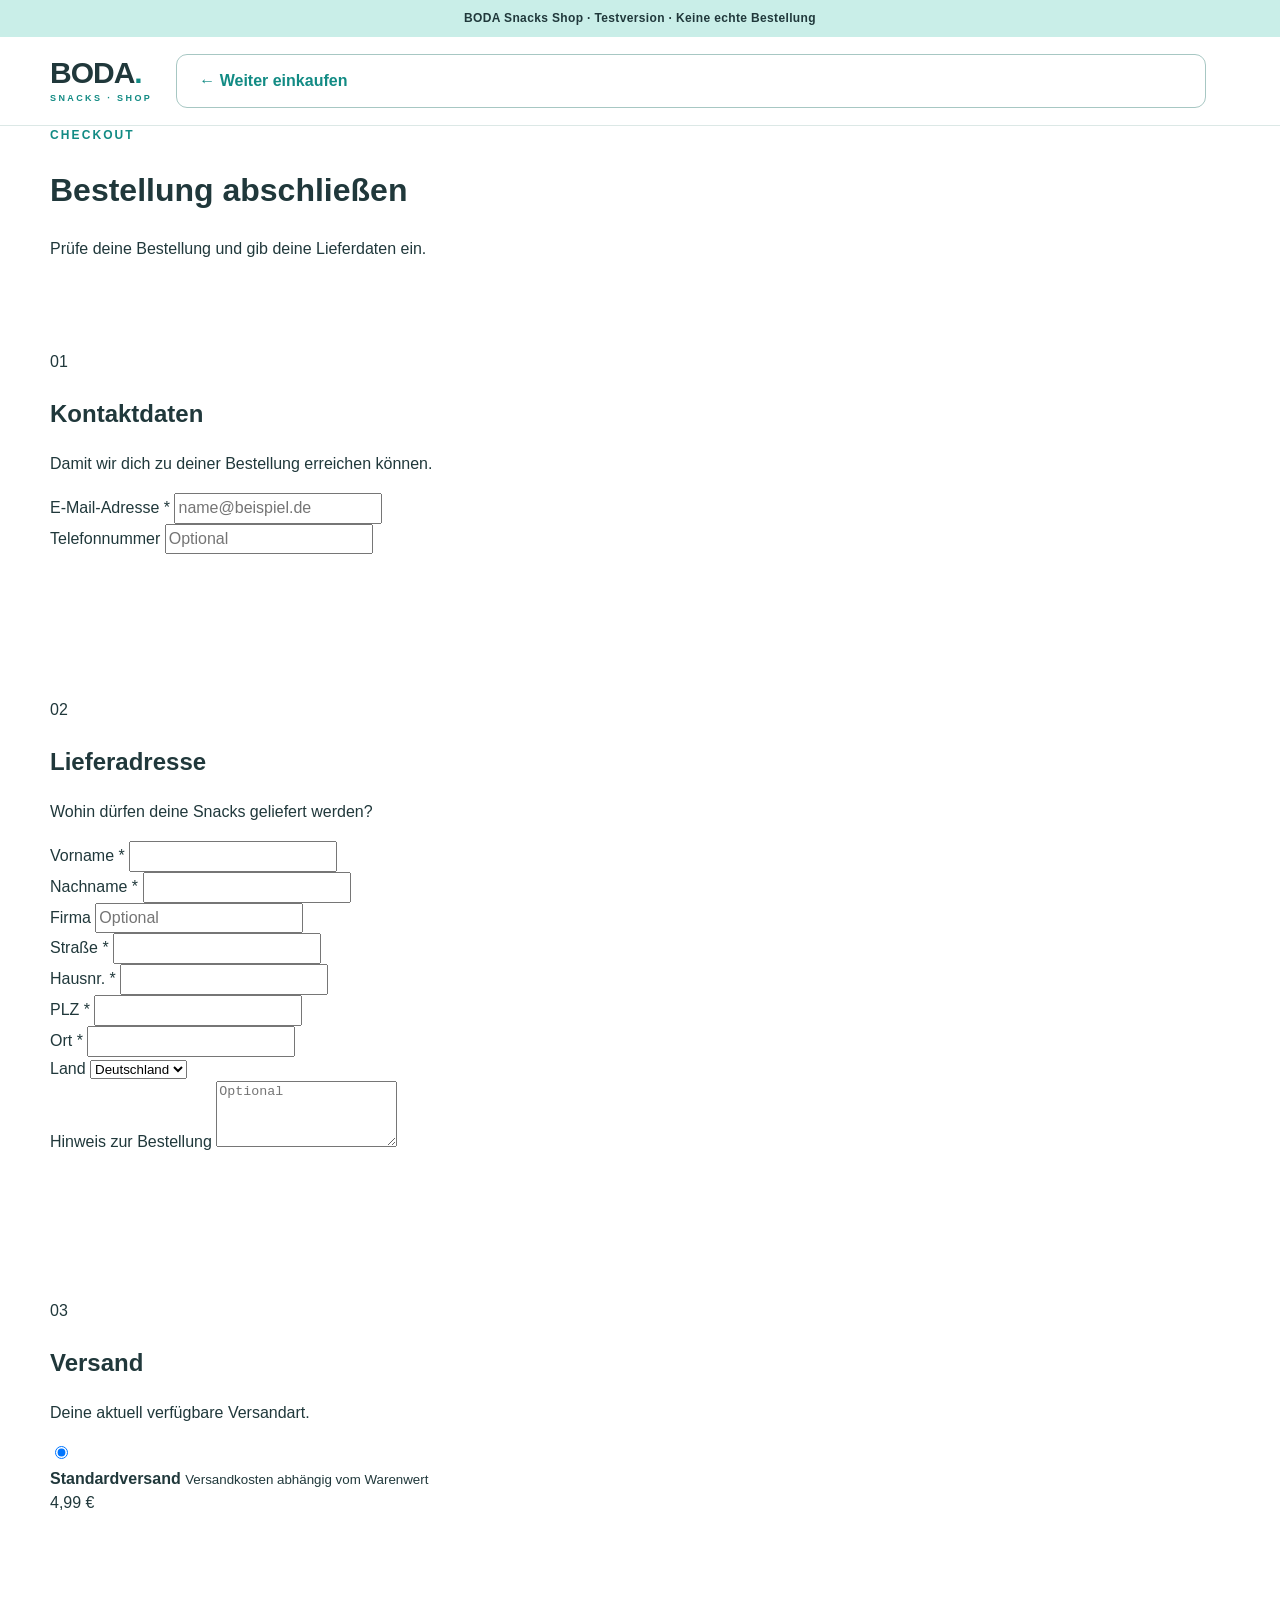
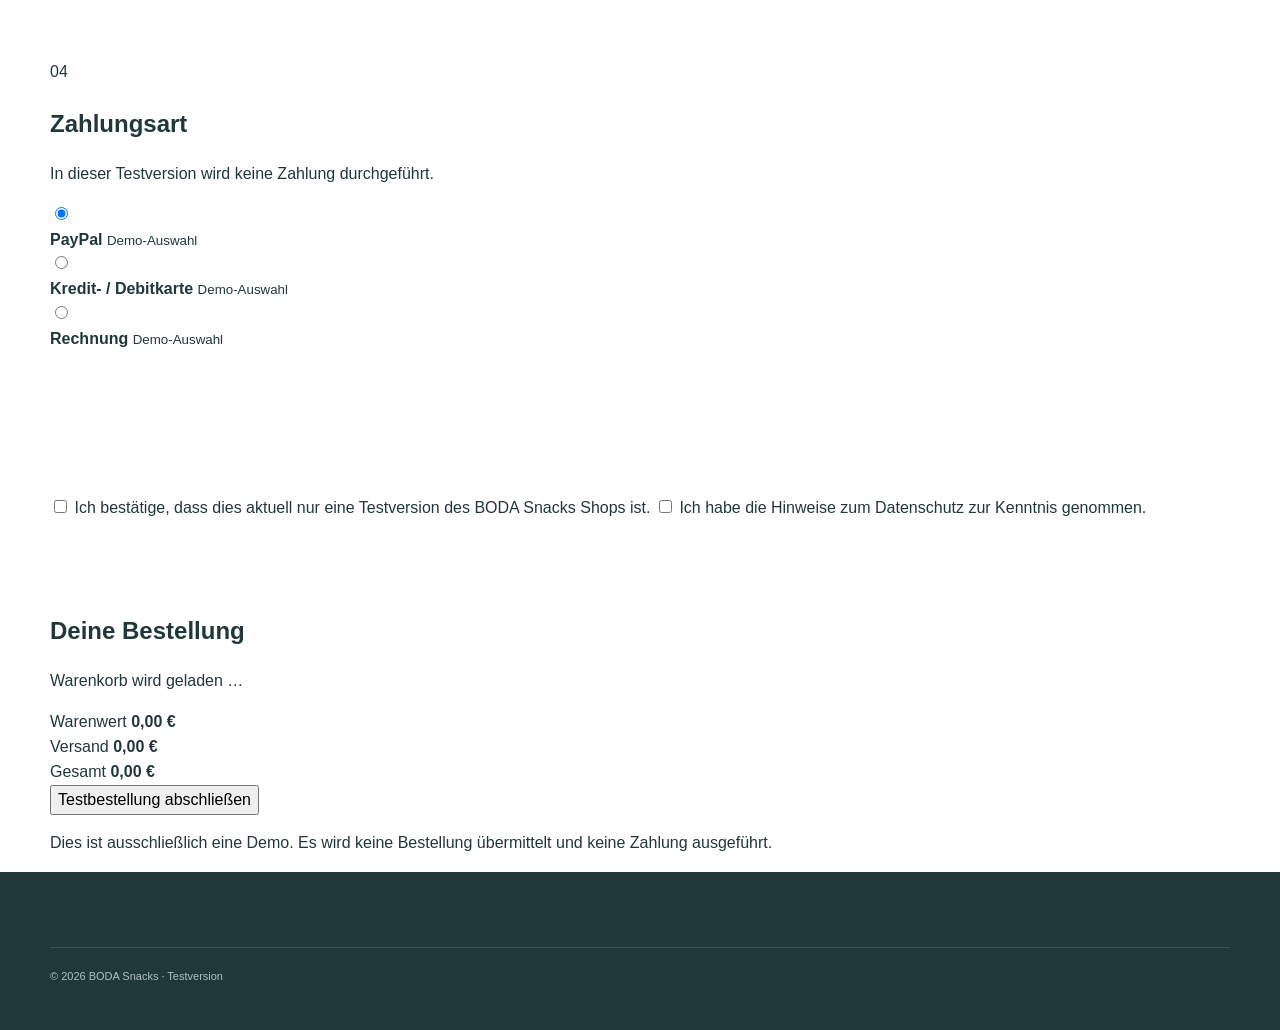
==== checkout.html @ ddabfb14 "Update checkout.html" ====
<!DOCTYPE html>
<html lang="de">

<head>
    <meta charset="UTF-8">

    <meta
        name="viewport"
        content="width=device-width, initial-scale=1.0"
    >

    <meta
        name="description"
        content="BODA Snacks – Bestellung abschließen."
    >

    <title>Checkout | BODA Snacks</title>

    <link
        rel="stylesheet"
        href="css/style.css"
    >
</head>


<body>


<!-- =========================================================
     TESTHINWEIS
========================================================= -->

<div class="demo-note">
    BODA Snacks Shop · Testversion · Keine echte Bestellung
</div>



<!-- =========================================================
     HEADER
========================================================= -->

<header class="site-header">

    <div class="container header-row checkout-header">


        <a
            href="index.html"
            class="logo"
            aria-label="Zurück zum BODA Snacks Shop"
        >
            BODA<span>.</span>

            <small>
                SNACKS · SHOP
            </small>
        </a>


        <a
            href="index.html"
            class="btn btn-secondary"
        >
            ← Weiter einkaufen
        </a>


    </div>

</header>



<!-- =========================================================
     CHECKOUT
========================================================= -->

<main class="checkout-page">

    <div class="container">


        <!-- ÜBERSCHRIFT -->

        <div class="checkout-title">

            <div class="eyebrow">
                CHECKOUT
            </div>

            <h1>
                Bestellung abschließen
            </h1>

            <p>
                Prüfe deine Bestellung und gib deine Lieferdaten ein.
            </p>

        </div>



        <!-- =================================================
             CHECKOUT GRID
        ================================================= -->

        <div class="checkout-grid">


            <!-- =============================================
                 LINKE SEITE
            ============================================== -->

            <div class="checkout-main">


                <!-- =========================================
                     01 KONTAKT
                ========================================== -->

                <section class="checkout-card">

                    <div class="checkout-step-title">

                        <span>01</span>

                        <div>
                            <h2>Kontaktdaten</h2>

                            <p>
                                Damit wir dich zu deiner Bestellung erreichen können.
                            </p>
                        </div>

                    </div>


                    <div class="form-grid">

                        <div class="form-field full">

                            <label for="email">
                                E-Mail-Adresse *
                            </label>

                            <input
                                type="email"
                                id="email"
                                name="email"
                                placeholder="name@beispiel.de"
                                required
                            >

                        </div>


                        <div class="form-field full">

                            <label for="phone">
                                Telefonnummer
                            </label>

                            <input
                                type="tel"
                                id="phone"
                                name="phone"
                                placeholder="Optional"
                            >

                        </div>

                    </div>

                </section>



                <!-- =========================================
                     02 LIEFERADRESSE
                ========================================== -->

                <section class="checkout-card">

                    <div class="checkout-step-title">

                        <span>02</span>

                        <div>

                            <h2>
                                Lieferadresse
                            </h2>

                            <p>
                                Wohin dürfen deine Snacks geliefert werden?
                            </p>

                        </div>

                    </div>


                    <div class="form-grid">


                        <div class="form-field">

                            <label for="firstname">
                                Vorname *
                            </label>

                            <input
                                type="text"
                                id="firstname"
                                name="firstname"
                                autocomplete="given-name"
                                required
                            >

                        </div>


                        <div class="form-field">

                            <label for="lastname">
                                Nachname *
                            </label>

                            <input
                                type="text"
                                id="lastname"
                                name="lastname"
                                autocomplete="family-name"
                                required
                            >

                        </div>


                        <div class="form-field full">

                            <label for="company">
                                Firma
                            </label>

                            <input
                                type="text"
                                id="company"
                                name="company"
                                placeholder="Optional"
                            >

                        </div>


                        <div class="form-field address-field">

                            <label for="street">
                                Straße *
                            </label>

                            <input
                                type="text"
                                id="street"
                                name="street"
                                autocomplete="address-line1"
                                required
                            >

                        </div>


                        <div class="form-field house-field">

                            <label for="houseNumber">
                                Hausnr. *
                            </label>

                            <input
                                type="text"
                                id="houseNumber"
                                name="houseNumber"
                                required
                            >

                        </div>


                        <div class="form-field zip-field">

                            <label for="zip">
                                PLZ *
                            </label>

                            <input
                                type="text"
                                id="zip"
                                name="zip"
                                inputmode="numeric"
                                autocomplete="postal-code"
                                required
                            >

                        </div>


                        <div class="form-field city-field">

                            <label for="city">
                                Ort *
                            </label>

                            <input
                                type="text"
                                id="city"
                                name="city"
                                autocomplete="address-level2"
                                required
                            >

                        </div>


                        <div class="form-field full">

                            <label for="country">
                                Land
                            </label>

                            <select
                                id="country"
                                name="country"
                            >
                                <option value="DE">
                                    Deutschland
                                </option>
                            </select>

                        </div>


                        <div class="form-field full">

                            <label for="note">
                                Hinweis zur Bestellung
                            </label>

                            <textarea
                                id="note"
                                name="note"
                                rows="4"
                                placeholder="Optional"
                            ></textarea>

                        </div>


                    </div>

                </section>



                <!-- =========================================
                     03 VERSAND
                ========================================== -->

                <section class="checkout-card">

                    <div class="checkout-step-title">

                        <span>03</span>

                        <div>

                            <h2>
                                Versand
                            </h2>

                            <p>
                                Deine aktuell verfügbare Versandart.
                            </p>

                        </div>

                    </div>


                    <label class="selection-card active">

                        <input
                            type="radio"
                            name="shipping"
                            value="standard"
                            checked
                        >

                        <div>

                            <strong>
                                Standardversand
                            </strong>

                            <small>
                                Versandkosten abhängig vom Warenwert
                            </small>

                        </div>


                        <span id="checkoutShippingLabel">
                            4,99 €
                        </span>

                    </label>

                </section>



                <!-- =========================================
                     04 ZAHLUNGSART
                ========================================== -->

                <section class="checkout-card">

                    <div class="checkout-step-title">

                        <span>04</span>

                        <div>

                            <h2>
                                Zahlungsart
                            </h2>

                            <p>
                                In dieser Testversion wird keine Zahlung durchgeführt.
                            </p>

                        </div>

                    </div>



                    <div class="payment-options">


                        <label class="selection-card active">

                            <input
                                type="radio"
                                name="payment"
                                value="paypal"
                                checked
                            >

                            <div>

                                <strong>
                                    PayPal
                                </strong>

                                <small>
                                    Demo-Auswahl
                                </small>

                            </div>

                        </label>



                        <label class="selection-card">

                            <input
                                type="radio"
                                name="payment"
                                value="card"
                            >

                            <div>

                                <strong>
                                    Kredit- / Debitkarte
                                </strong>

                                <small>
                                    Demo-Auswahl
                                </small>

                            </div>

                        </label>



                        <label class="selection-card">

                            <input
                                type="radio"
                                name="payment"
                                value="invoice"
                            >

                            <div>

                                <strong>
                                    Rechnung
                                </strong>

                                <small>
                                    Demo-Auswahl
                                </small>

                            </div>

                        </label>


                    </div>

                </section>



                <!-- =========================================
                     RECHTLICHE BESTÄTIGUNG
                ========================================== -->

                <section class="checkout-card">

                    <label class="checkbox-row">

                        <input
                            type="checkbox"
                            id="terms"
                            required
                        >

                        <span>
                            Ich bestätige, dass dies aktuell nur eine
                            Testversion des BODA Snacks Shops ist.
                        </span>

                    </label>


                    <label class="checkbox-row">

                        <input
                            type="checkbox"
                            id="privacy"
                            required
                        >

                        <span>
                            Ich habe die Hinweise zum Datenschutz zur Kenntnis genommen.
                        </span>

                    </label>

                </section>


            </div>



            <!-- =============================================
                 RECHTE SEITE – BESTELLÜBERSICHT
            ============================================== -->

            <aside class="checkout-summary">

                <div class="checkout-summary-card">


                    <h2>
                        Deine Bestellung
                    </h2>


                    <div
                        id="checkoutItems"
                        class="checkout-items"
                    >

                        <p>
                            Warenkorb wird geladen …
                        </p>

                    </div>



                    <div class="checkout-totals">


                        <div>

                            <span>
                                Warenwert
                            </span>

                            <strong id="checkoutSubtotal">
                                0,00 €
                            </strong>

                        </div>


                        <div>

                            <span>
                                Versand
                            </span>

                            <strong id="checkoutShipping">
                                0,00 €
                            </strong>

                        </div>


                        <div class="grand-total">

                            <span>
                                Gesamt
                            </span>

                            <strong id="checkoutTotal">
                                0,00 €
                            </strong>

                        </div>


                    </div>



                    <div
                        class="checkout-warning"
                        id="checkoutWarning"
                    >
                    </div>



                    <button
                        type="button"
                        id="placeOrderButton"
                        class="checkout-order-button"
                    >
                        Testbestellung abschließen
                    </button>



                    <p class="checkout-demo-hint">

                        Dies ist ausschließlich eine Demo.
                        Es wird keine Bestellung übermittelt
                        und keine Zahlung ausgeführt.

                    </p>


                </div>

            </aside>


        </div>

    </div>

</main>



<!-- =========================================================
     FOOTER
========================================================= -->

<footer>

    <div class="container">

        <div class="copyright">

            © 2026 BODA Snacks · Testversion

        </div>

    </div>

</footer>



<!-- =========================================================
     JAVASCRIPT
========================================================= -->

<script src="js/products.js"></script>
<script src="js/checkout.js"></script>


</body>

</html>
---- css/style.css ----
/* =========================================================
   BODA SNACKS SHOP
   Hauptstylesheet
========================================================= */


/* =========================================================
   01. GRUNDEINSTELLUNGEN
========================================================= */

:root {
    --ink: #20383b;
    --muted: #65777a;

    --teal: #128b84;
    --teal-dark: #0c6f6a;
    --teal-soft: #e8f6f3;

    --coral: #dc5e65;

    --cream: #fbf8f1;
    --gold: #d6ad3d;

    --line: #dce8e6;
    --white: #ffffff;

    --shadow:
        0 16px 50px rgba(30, 65, 65, 0.10);
}


* {
    box-sizing: border-box;
}


html {
    scroll-behavior: smooth;
}


body {
    margin: 0;

    font-family:
        Arial,
        Helvetica,
        sans-serif;

    color: var(--ink);

    background: var(--white);

    line-height: 1.55;
}


body.cart-open {
    overflow: hidden;
}


a {
    text-decoration: none;
    color: inherit;
}


button,
input {
    font: inherit;
}


button {
    cursor: pointer;
}


.container {
    width: min(
        1180px,
        calc(100% - 40px)
    );

    margin: auto;
}



/* =========================================================
   02. TESTHINWEIS
========================================================= */

.demo-note {
    background: #c9eee8;

    padding: 9px 16px;

    text-align: center;

    font-size: 12px;

    font-weight: 700;

    letter-spacing: 0.03em;
}



/* =========================================================
   03. HEADER
========================================================= */

.site-header {
    position: sticky;

    top: 0;

    z-index: 30;

    background:
        rgba(255, 255, 255, 0.96);

    backdrop-filter:
        blur(10px);

    border-bottom:
        1px solid var(--line);
}


.header-row {
    display: grid;

    grid-template-columns:
        auto
        minmax(220px, 1fr)
        auto;

    gap: 24px;

    align-items: center;

    padding: 17px 0;
}



/* =========================================================
   LOGO
========================================================= */

.logo {
    font-size: 30px;

    font-weight: 900;

    line-height: 0.95;

    letter-spacing: -1px;
}


.logo span {
    color: var(--teal);
}


.logo small {
    display: block;

    margin-top: 7px;

    color: var(--teal);

    font-size: 9px;

    letter-spacing: 2.4px;
}



/* =========================================================
   SUCHE
========================================================= */

.search {
    display: flex;

    border:
        1px solid #bdd5d2;

    border-radius: 999px;

    overflow: hidden;

    background: var(--white);
}


.search input {
    flex: 1;

    min-width: 0;

    border: 0;

    outline: 0;

    padding:
        13px 18px;

    color: var(--ink);
}


.search button {
    border: 0;

    background: var(--teal);

    color: var(--white);

    padding:
        0 22px;

    font-weight: 800;
}


.search button:hover {
    background:
        var(--teal-dark);
}



/* =========================================================
   WARENKORB BUTTON
========================================================= */

.cart-btn {
    border: 0;

    border-radius: 12px;

    background: var(--ink);

    color: var(--white);

    padding:
        13px 17px;

    font-weight: 800;

    white-space: nowrap;
}


.cart-count {
    display: inline-grid;

    place-items: center;

    min-width: 23px;

    height: 23px;

    padding:
        0 6px;

    border-radius: 999px;

    margin-left: 7px;

    background: var(--coral);

    font-size: 12px;
}



/* =========================================================
   04. KATEGORIE NAVIGATION
========================================================= */

.category-nav {
    background: var(--coral);

    color: var(--white);
}


.nav-row {
    display: flex;

    align-items: center;

    gap: 8px;

    overflow-x: auto;

    padding:
        10px 0;

    scrollbar-width: none;
}


.nav-row::-webkit-scrollbar {
    display: none;
}


.nav-chip {
    flex:
        0 0 auto;

    border: 0;

    color: var(--white);

    background: transparent;

    border-radius: 999px;

    padding:
        8px 13px;

    font-size: 13px;

    font-weight: 800;
}


.nav-chip:hover,
.nav-chip.active {
    background:
        rgba(255, 255, 255, 0.20);
}



/* =========================================================
   05. HERO
========================================================= */

.hero {
    background:
        linear-gradient(
            145deg,
            #f3fbf9 0%,
            #ffffff 55%,
            #fbf6eb 100%
        );

    padding:
        70px 0 62px;
}


.hero-grid {
    display: grid;

    grid-template-columns:
        1.08fr 0.92fr;

    gap: 55px;

    align-items: center;
}


.eyebrow {
    color: var(--teal);

    font-size: 12px;

    letter-spacing: 2.1px;

    font-weight: 900;

    margin-bottom: 14px;
}


.hero h1 {
    font-size:
        clamp(
            43px,
            6vw,
            76px
        );

    line-height: 1.01;

    letter-spacing: -3.6px;

    margin:
        0 0 22px;
}


.hero h1 span {
    color: var(--coral);
}


.hero-copy > p {
    max-width: 640px;

    font-size: 17px;

    color: var(--muted);

    line-height: 1.8;
}



/* =========================================================
   HERO BUTTONS
========================================================= */

.hero-actions {
    display: flex;

    gap: 12px;

    flex-wrap: wrap;

    margin:
        28px 0 20px;
}


.btn {
    display: inline-block;

    border: 0;

    border-radius: 11px;

    padding:
        14px 22px;

    font-weight: 900;

    transition:
        0.2s ease;
}


.btn-primary {
    background:
        var(--teal);

    color: var(--white);
}


.btn-primary:hover {
    background:
        var(--teal-dark);

    transform:
        translateY(-1px);
}


.btn-secondary {
    background:
        var(--white);

    border:
        1px solid #a7c7c3;

    color:
        var(--teal);
}


.btn-secondary:hover {
    background:
        var(--teal-soft);
}



/* =========================================================
   VERTRAUEN
========================================================= */

.trust-row {
    display: flex;

    gap: 18px;

    flex-wrap: wrap;

    font-size: 12px;

    color: var(--muted);

    font-weight: 700;
}


.trust-row span::before {
    content: "✓";

    color: var(--teal);

    font-weight: 900;

    margin-right: 6px;
}



/* =========================================================
   HERO GRAFIK
========================================================= */

.hero-art {
    min-height: 420px;

    border-radius: 32px;

    background:
        radial-gradient(
            circle at 48% 42%,
            #ffffff 0 26%,
            #dff4ef 27% 58%,
            #d7ece8 59% 100%
        );

    position: relative;

    overflow: hidden;

    box-shadow:
        var(--shadow);
}


.hero-pack {
    position: absolute;

    display: flex;

    flex-direction: column;

    align-items: center;

    justify-content: center;

    text-align: center;

    padding: 12px;

    border-radius:
        15px 15px 29px 29px;

    box-shadow:
        0 18px 32px
        rgba(24, 63, 62, 0.16);

    font-weight: 900;
}


.hero-pack small {
    font-size: 9px;

    letter-spacing: 1.3px;
}


.hero-pack strong {
    font-size: 28px;

    line-height: 1.02;

    margin:
        9px 0;
}


.hero-pack.a {
    left: 9%;

    top: 21%;

    width: 29%;

    height: 53%;

    background:
        var(--coral);

    color:
        var(--white);

    transform:
        rotate(-9deg);
}


.hero-pack.b {
    left: 35%;

    top: 12%;

    width: 31%;

    height: 65%;

    background:
        var(--teal);

    color:
        var(--white);

    transform:
        rotate(3deg);
}


.hero-pack.c {
    right: 7%;

    top: 26%;

    width: 28%;

    height: 48%;

    background:
        var(--gold);

    color:
        var(--ink);

    transform:
        rotate(10deg);
}



/* =========================================================
   06. ALLGEMEINE SEKTIONEN
========================================================= */

section {
    padding:
        72px 0;
}


.section-head {
    display: flex;

    align-items: end;

    justify-content:
        space-between;

    gap: 30px;

    margin-bottom: 30px;
}


.section-head h2 {
    font-size:
        clamp(
            30px,
            4vw,
            46px
        );

    line-height: 1.08;

    letter-spacing: -1.8px;

    margin: 0;
}


.section-head p {
    max-width: 560px;

    margin: 0;

    color: var(--muted);
}



/* =========================================================
   07. KATEGORIE KARTEN
========================================================= */

.category-grid {
    display: grid;

    grid-template-columns:
        repeat(4, 1fr);

    gap: 16px;
}


.category-card {
    border:
        1px solid var(--line);

    background:
        #f8fcfb;

    border-radius: 20px;

    padding: 24px;

    min-height: 220px;

    text-align: left;

    display: flex;

    flex-direction: column;

    justify-content:
        space-between;

    transition:
        0.2s ease;

    color:
        var(--ink);
}


.category-card:hover {
    transform:
        translateY(-3px);

    box-shadow:
        var(--shadow);

    border-color:
        #bfd8d4;
}


.category-icon {
    width: 48px;

    height: 48px;

    border-radius: 14px;

    display: grid;

    place-items: center;

    background:
        var(--white);

    font-size: 24px;
}


.category-card small {
    color:
        var(--teal);

    font-weight: 900;
}


.category-card h3 {
    margin:
        16px 0 7px;

    font-size: 19px;
}


.category-card p {
    margin: 0;

    color:
        var(--muted);

    font-size: 13px;
}


.category-card b {
    align-self:
        flex-end;

    color:
        var(--teal);

    font-size: 20px;
}



/* =========================================================
   08. PRODUKTBEREICH
========================================================= */

.products-section {
    border-top:
        1px solid var(--line);

    background:
        var(--white);
}


.toolbar {
    display: flex;

    justify-content:
        space-between;

    gap: 20px;

    align-items: center;

    margin:
        24px 0;
}


.results {
    font-size: 13px;

    color:
        var(--muted);

    font-weight: 700;
}



/* =========================================================
   PRODUKTFILTER
========================================================= */

.filter-row {
    display: flex;

    gap: 8px;

    flex-wrap: wrap;
}


.filter {
    border:
        1px solid #bdd4d1;

    background:
        var(--white);

    border-radius: 999px;

    padding:
        8px 13px;

    font-size: 12px;

    color:
        var(--ink);

    font-weight: 800;
}


.filter:hover {
    background:
        var(--teal-soft);
}


.filter.active {
    background:
        var(--ink);

    border-color:
        var(--ink);

    color:
        var(--white);
}



/* =========================================================
   09. PRODUKTKARTEN
========================================================= */

.product-grid {
    display: grid;

    grid-template-columns:
        repeat(4, 1fr);

    gap: 18px;
}


.product {
    position: relative;

    border:
        1px solid #e2eae9;

    border-radius: 18px;

    padding: 14px;

    display: flex;

    flex-direction: column;

    background:
        var(--white);

    transition:
        0.2s ease;
}


.product:hover {
    transform:
        translateY(-3px);

    box-shadow:
        var(--shadow);
}


.badge {
    position: absolute;

    top: 24px;

    left: 24px;

    z-index: 2;

    background:
        var(--coral);

    color:
        var(--white);

    border-radius: 999px;

    padding:
        5px 9px;

    font-size: 10px;

    font-weight: 900;

    letter-spacing:
        0.04em;
}



/* =========================================================
   PRODUKTBILD
========================================================= */

.product-art {
    aspect-ratio: 1;

    border-radius: 13px;

    background:
        #f5f9f8;

    display: grid;

    place-items: center;

    overflow: hidden;
}


.product-art img {
    width: 100%;

    height: 100%;

    object-fit:
        contain;

    padding: 12px;
}


.mini-pack {
    width: 58%;

    height: 72%;

    background:
        var(--c);

    color:
        var(--t);

    border-radius:
        10px 10px 21px 21px;

    display: flex;

    flex-direction: column;

    align-items: center;

    justify-content: center;

    text-align: center;

    font-weight: 900;

    transform:
        rotate(-5deg);

    box-shadow:
        0 12px 20px
        rgba(25, 58, 58, 0.12);

    padding: 10px;
}


.mini-pack span {
    font-size: 10px;

    letter-spacing: 1px;
}


.mini-pack strong {
    font-size:
        clamp(
            16px,
            2vw,
            23px
        );

    line-height: 1.02;

    margin:
        6px 0;
}



/* =========================================================
   PRODUKTINFORMATION
========================================================= */

.product-meta {
    font-size: 11px;

    color:
        var(--teal);

    font-weight: 900;

    margin-top: 15px;

    text-transform:
        uppercase;

    letter-spacing:
        0.05em;
}


.product h3 {
    font-size: 16px;

    margin:
        5px 0 4px;
}


.product .sub {
    font-size: 12px;

    color:
        var(--muted);

    margin-bottom: 12px;
}


.price-row {
    display: flex;

    align-items: end;

    justify-content:
        space-between;

    gap: 10px;

    margin-top: auto;
}


.price {
    font-size: 20px;

    font-weight: 900;
}


.unit {
    font-size: 10px;

    color:
        var(--muted);
}


.add-btn {
    width: 100%;

    border: 0;

    border-radius: 10px;

    background:
        var(--teal);

    color:
        var(--white);

    padding:
        11px 12px;

    font-weight: 900;

    margin-top: 12px;
}


.add-btn:hover {
    background:
        var(--teal-dark);
}



/* =========================================================
   KEINE PRODUKTE
========================================================= */

.empty-products {
    display: none;

    padding:
        45px 20px;

    border:
        1px dashed #c9d9d7;

    border-radius: 18px;

    text-align: center;

    color:
        var(--muted);
}



/* =========================================================
   10. SNACKBOXEN
========================================================= */

.packages {
    background:
        var(--cream);
}


.bundle-grid {
    display: grid;

    grid-template-columns:
        repeat(3, 1fr);

    gap: 20px;
}


.bundle {
    background:
        var(--white);

    border:
        1px solid #e8e1d5;

    border-radius: 21px;

    padding: 15px;
}


.bundle-art {
    min-height: 210px;

    border-radius: 14px;

    padding: 24px;

    background:
        linear-gradient(
            140deg,
            #dff3ef,
            #f4eadc
        );

    display: flex;

    flex-direction: column;

    justify-content:
        space-between;
}


.bundle-art small {
    color:
        var(--teal);

    font-weight: 900;
}


.bundle-art strong {
    font-size: 31px;

    line-height: 1.02;
}


.bundle-art span {
    font-size: 34px;
}


.bundle-body {
    padding:
        20px 8px 7px;
}


.bundle-body h3 {
    font-size: 20px;

    margin:
        0 0 8px;
}


.bundle-body p {
    font-size: 13px;

    color:
        var(--muted);

    margin:
        0 0 14px;
}


.bundle-body button {
    border: 0;

    background:
        transparent;

    color:
        var(--teal);

    font-weight: 900;

    padding: 0;
}



/* =========================================================
   11. BESTELLABLAUF
========================================================= */

.delivery {
    background:
        var(--teal-soft);
}


.steps {
    display: grid;

    grid-template-columns:
        repeat(3, 1fr);

    gap: 16px;
}


.step {
    background:
        var(--white);

    border:
        1px solid #d4e7e4;

    border-radius: 17px;

    padding: 26px;
}


.step span {
    display: inline-grid;

    place-items: center;

    width: 38px;

    height: 38px;

    border-radius: 50%;

    background:
        var(--teal-soft);

    color:
        var(--teal);

    font-size: 12px;

    font-weight: 900;
}


.step h3 {
    margin:
        15px 0 7px;
}


.step p {
    margin: 0;

    color:
        var(--muted);

    font-size: 13px;
}



/* =========================================================
   12. ABSCHLUSS CTA
========================================================= */

.closing-box {
    border-radius: 28px;

    padding: 58px;

    text-align: center;

    background:
        linear-gradient(
            135deg,
            #dff3ef,
            #fbf5e9
        );
}


.closing-box h2 {
    font-size:
        clamp(
            31px,
            5vw,
            52px
        );

    line-height: 1.04;

    letter-spacing: -1.7px;

    margin:
        0 0 15px;
}


.closing-box h2 span {
    color:
        var(--teal);
}


.closing-box p {
    color:
        var(--muted);
}



/* =========================================================
   13. FOOTER
========================================================= */

footer {
    background:
        #21383b;

    color:
        var(--white);

    padding:
        45px 0;
}


.footer-grid {
    display: grid;

    grid-template-columns:
        1.3fr
        repeat(3, 1fr);

    gap: 30px;
}


.footer-logo {
    color:
        var(--white);
}


.footer-grid h4 {
    margin:
        0 0 12px;
}


.footer-grid p,
.footer-grid a {
    font-size: 12px;

    color:
        #cbd9d8;
}


.footer-grid a {
    display: block;

    margin:
        6px 0;
}


.footer-grid a:hover {
    color:
        var(--white);
}


.copyright {
    border-top:
        1px solid
        rgba(255, 255, 255, 0.12);

    margin-top: 30px;

    padding-top: 20px;

    font-size: 11px;

    color:
        #aebfbd;
}



/* =========================================================
   14. WARENKORB OVERLAY
========================================================= */

.overlay {
    position: fixed;

    inset: 0;

    background:
        rgba(22, 37, 38, 0.48);

    z-index: 60;

    opacity: 0;

    pointer-events: none;

    transition:
        0.25s ease;
}


.overlay.show {
    opacity: 1;

    pointer-events: auto;
}



/* =========================================================
   WARENKORB PANEL
========================================================= */

.cart-panel {
    position: fixed;

    top: 0;

    right: 0;

    z-index: 70;

    width:
        min(
            430px,
            100%
        );

    height: 100vh;

    background:
        var(--white);

    transform:
        translateX(100%);

    transition:
        0.25s ease;

    display: flex;

    flex-direction: column;

    box-shadow:
        -25px 0 70px
        rgba(0, 0, 0, 0.15);
}


.cart-panel.show {
    transform:
        translateX(0);
}



/* =========================================================
   WARENKORB KOPF
========================================================= */

.cart-head {
    display: flex;

    justify-content:
        space-between;

    align-items: center;

    padding: 22px;

    border-bottom:
        1px solid var(--line);
}


.cart-head h2 {
    font-size: 23px;

    margin: 0;
}


.close {
    border: 0;

    background:
        #eef5f4;

    border-radius: 50%;

    width: 38px;

    height: 38px;

    font-size: 18px;
}



/* =========================================================
   WARENKORB INHALT
========================================================= */

.cart-body {
    flex: 1;

    overflow-y: auto;

    padding:
        18px 22px;
}


.empty-cart {
    text-align: center;

    color:
        var(--muted);

    padding:
        60px 15px;
}


.cart-item {
    display: grid;

    grid-template-columns:
        58px 1fr auto;

    gap: 12px;

    align-items: center;

    border-bottom:
        1px solid var(--line);

    padding:
        14px 0;
}


.cart-thumb {
    width: 58px;

    height: 58px;

    border-radius: 10px;

    background:
        #f2f7f6;

    display: grid;

    place-items: center;

    overflow: hidden;
}


.cart-thumb img {
    width: 100%;

    height: 100%;

    object-fit:
        contain;

    padding: 5px;
}


.cart-thumb div {
    width: 28px;

    height: 38px;

    border-radius:
        4px 4px 8px 8px;

    background:
        var(--c);
}


.cart-item h4 {
    font-size: 13px;

    margin:
        0 0 4px;
}


.cart-item .item-price {
    font-size: 12px;

    color:
        var(--muted);
}



/* =========================================================
   MENGENWAHL
========================================================= */

.qty {
    display: flex;

    align-items: center;

    gap: 8px;

    margin-top: 7px;
}


.qty button {
    width: 25px;

    height: 25px;

    border:
        1px solid #c9d9d7;

    background:
        var(--white);

    border-radius: 6px;
}


.qty span {
    font-size: 12px;

    font-weight: 800;
}


.remove {
    border: 0;

    background:
        transparent;

    color:
        #9b4b4f;

    font-size: 11px;

    padding: 4px;
}



/* =========================================================
   WARENKORB FUSS
========================================================= */

.cart-foot {
    border-top:
        1px solid var(--line);

    padding:
        18px 22px 24px;
}


.progress-label {
    display: flex;

    justify-content:
        space-between;

    gap: 12px;

    font-size: 11px;

    color:
        var(--muted);

    margin-bottom: 7px;
}


.progress {
    height: 8px;

    background:
        #e6efed;

    border-radius: 999px;

    overflow: hidden;
}


.progress > div {
    height: 100%;

    width: 0;

    background:
        var(--teal);

    transition:
        0.2s ease;
}



/* =========================================================
   WARENKORB SUMME
========================================================= */

.summary {
    margin:
        15px 0;
}


.summary-row {
    display: flex;

    justify-content:
        space-between;

    font-size: 13px;

    margin:
        7px 0;
}


.summary-row.total {
    font-size: 18px;

    font-weight: 900;

    border-top:
        1px solid var(--line);

    padding-top: 12px;

    margin-top: 12px;
}


.checkout-demo {
    display: block;

    width: 100%;

    border: 0;

    border-radius: 11px;

    padding: 14px;

    background:
        var(--ink);

    color:
        var(--white);

    font-weight: 900;

    text-align: center;

    transition:
        0.2s ease;
}


.checkout-demo:hover {
    background:
        #122729;
}


.checkout-demo.disabled {
    opacity: 0.45;

    pointer-events: none;
}


.cart-hint {
    font-size: 10px;

    color:
        var(--muted);

    text-align: center;

    margin:
        10px 0 0;
}



/* =========================================================
   15. KLEINE MELDUNG
========================================================= */

.toast {
    position: fixed;

    left: 50%;

    bottom: 25px;

    z-index: 100;

    transform:
        translate(
            -50%,
            30px
        );

    background:
        var(--ink);

    color:
        var(--white);

    padding:
        12px 18px;

    border-radius: 999px;

    font-size: 12px;

    font-weight: 800;

    opacity: 0;

    pointer-events: none;

    transition:
        0.2s ease;
}


.toast.show {
    opacity: 1;

    transform:
        translate(
            -50%,
            0
        );
}



/* =========================================================
   16. TABLET
========================================================= */

@media (max-width: 950px) {

    .header-row {
        grid-template-columns:
            auto auto;
    }


    .search {
        grid-column:
            1 / -1;

        grid-row: 2;
    }


    .hero-grid {
        grid-template-columns:
            1fr;
    }


    .hero-art {
        max-width: 680px;

        width: 100%;

        margin: auto;
    }


    .category-grid,
    .product-grid {
        grid-template-columns:
            repeat(2, 1fr);
    }


    .bundle-grid,
    .steps {
        grid-template-columns:
            1fr;
    }


    .footer-grid {
        grid-template-columns:
            1fr 1fr;
    }

}



/* =========================================================
   17. SMARTPHONE
========================================================= */

@media (max-width: 580px) {

    .container {
        width:
            calc(100% - 28px);
    }


    .demo-note {
        font-size: 10px;
    }


    .header-row {
        gap: 10px;

        padding:
            13px 0;
    }


    .logo {
        font-size: 24px;
    }


    .cart-btn {
        padding:
            11px 12px;

        font-size: 12px;
    }


    .search button {
        padding:
            0 16px;
    }


    .hero {
        padding:
            45px 0;
    }


    .hero h1 {
        letter-spacing:
            -2.5px;
    }


    .hero-art {
        min-height: 290px;
    }


    .hero-pack strong {
        font-size: 18px;
    }


    .category-grid,
    .product-grid {
        grid-template-columns:
            repeat(2, 1fr);

        gap: 10px;
    }


    .category-card {
        padding: 16px;

        min-height: 190px;
    }


    .product {
        padding: 9px;
    }


    .badge {
        top: 16px;

        left: 16px;
    }


    .product h3 {
        font-size: 13px;
    }


    .product .sub {
        font-size: 10px;
    }


    .price {
        font-size: 17px;
    }


    .unit {
        display: none;
    }


    .add-btn {
        font-size: 11px;

        padding:
            10px 8px;
    }


    .section-head {
        display: block;
    }


    .section-head p {
        margin-top: 12px;
    }


    .toolbar {
        display: block;
    }


    .filter-row {
        margin-top: 12px;
    }


    .closing-box {
        padding:
            38px 18px;
    }


    .footer-grid {
        grid-template-columns:
            1fr;
    }


    .trust-row {
        gap:
            8px 13px;
    }

}
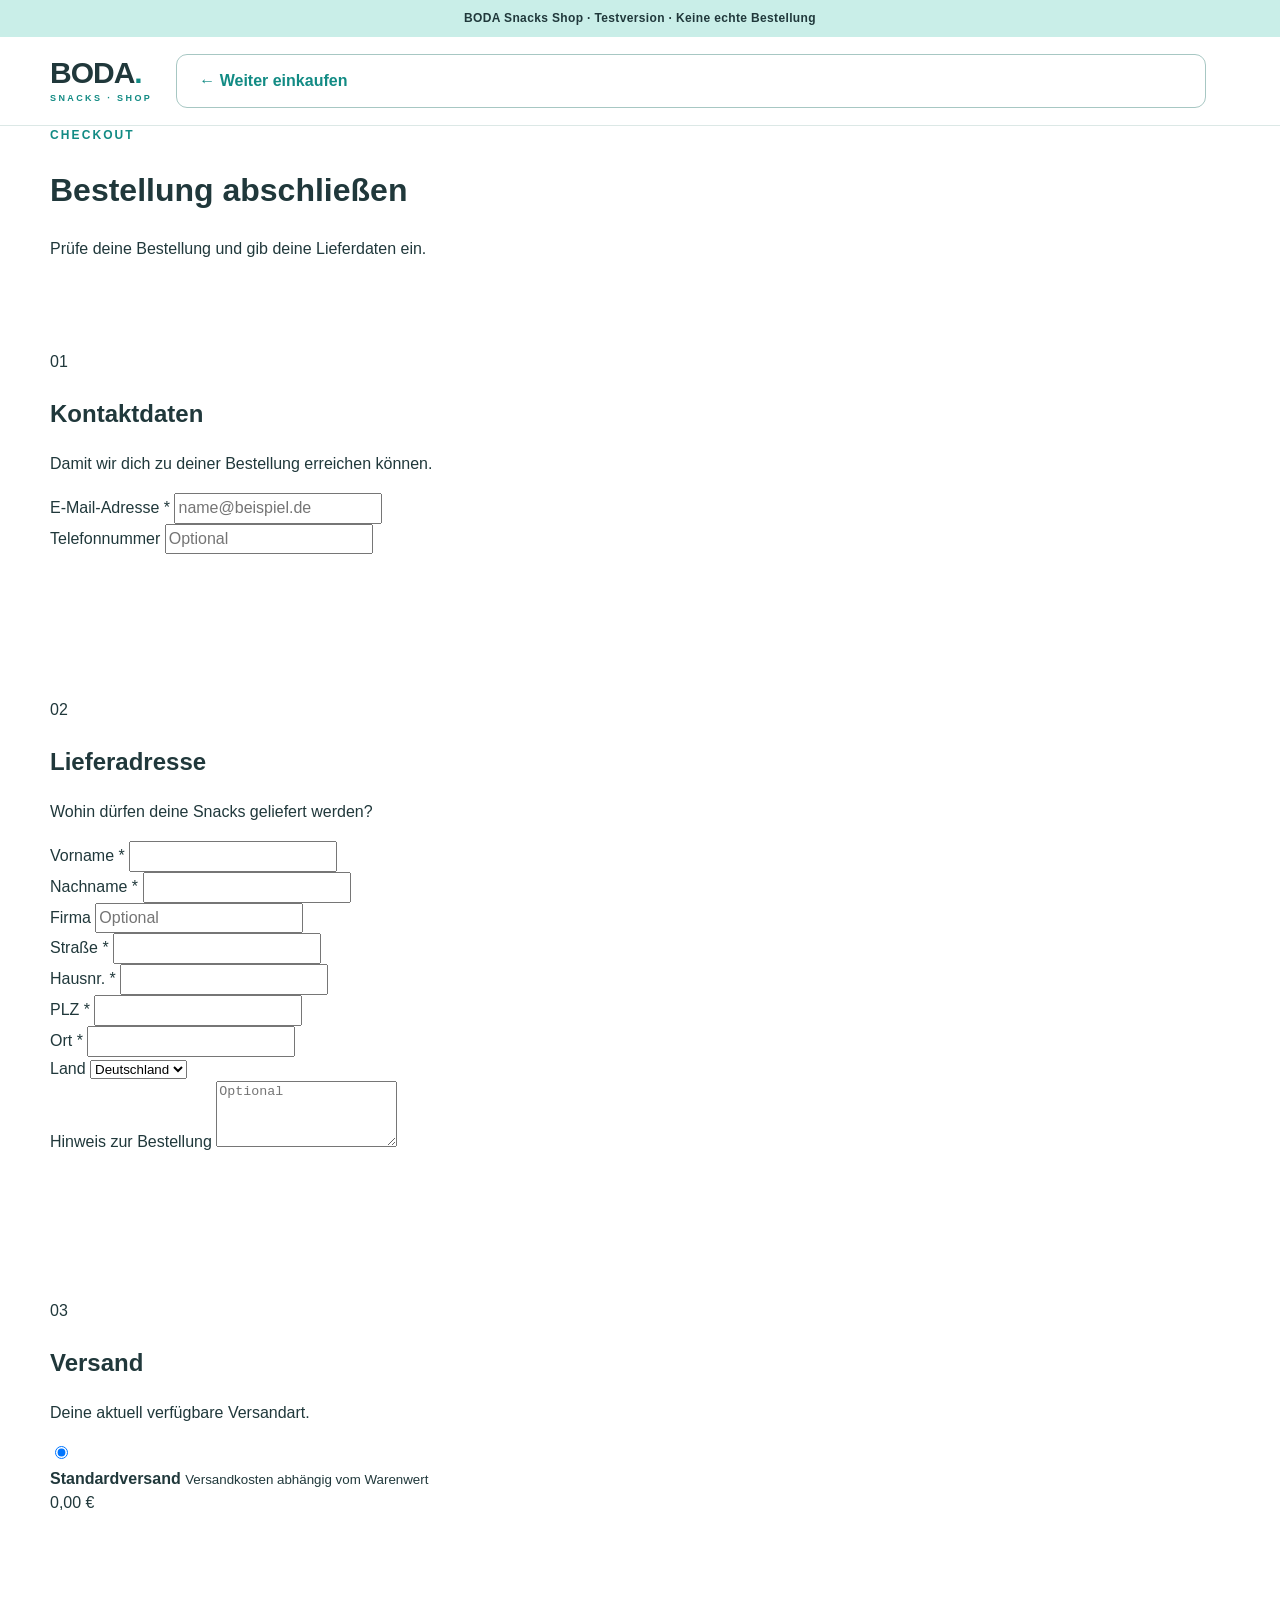
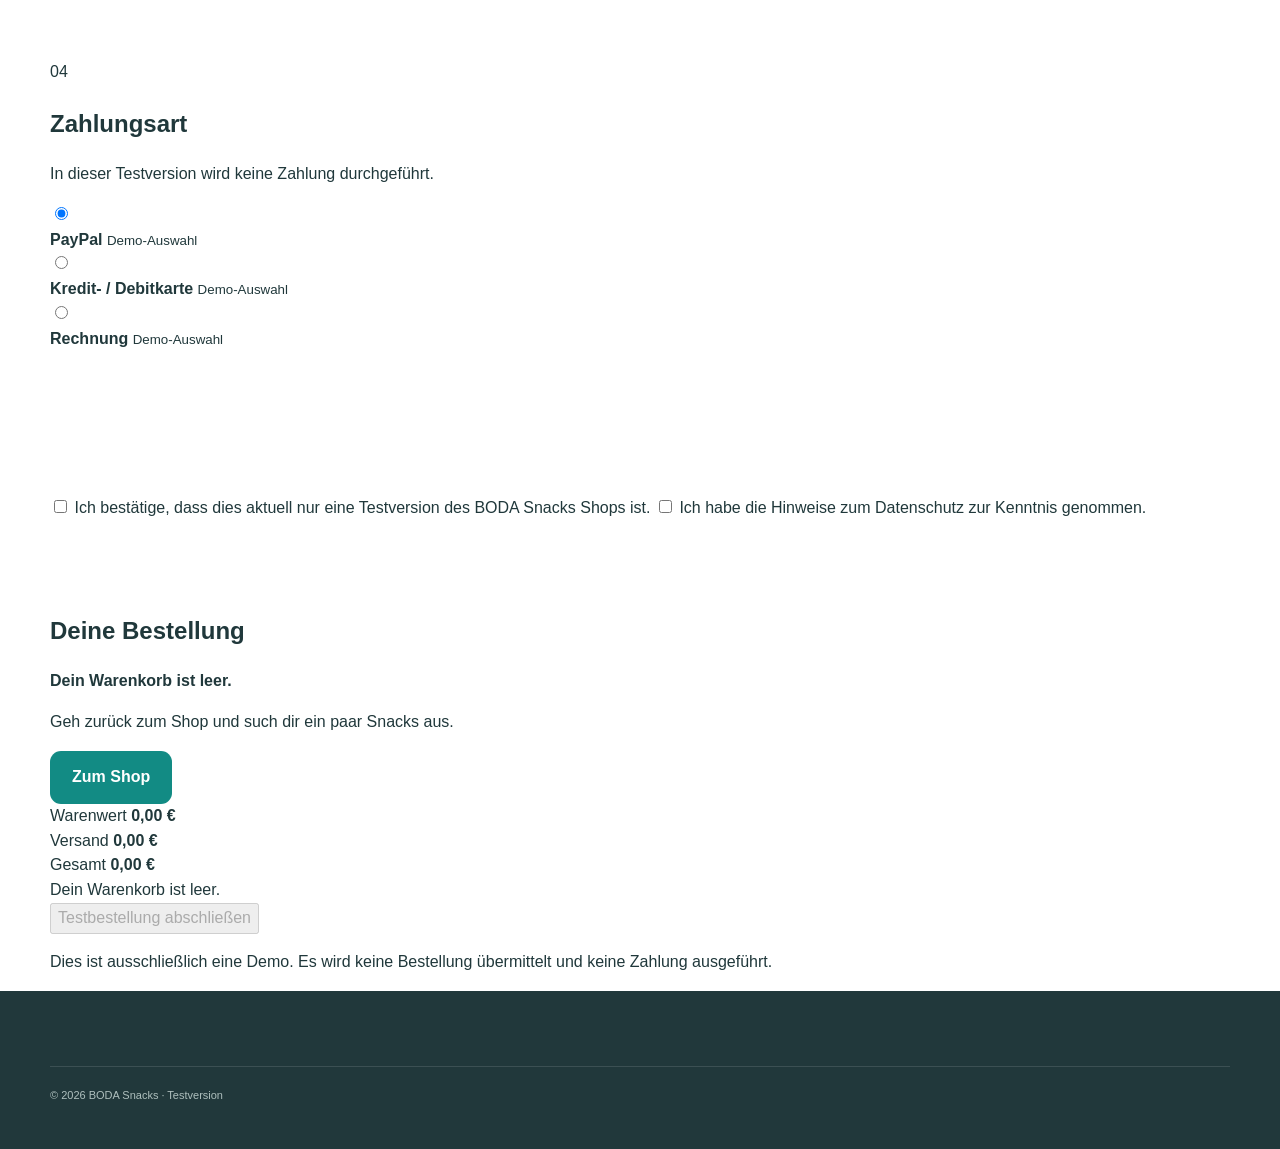
==== commit 984b8cdf: "Update checkout.html" ====
--- a/checkout.html
+++ b/checkout.html
@@ -52,9 +52,9 @@
         >
             BODA<span>.</span>
 
-            <small>
-                SNACKS · SHOP
-            </small>
+           <small>
+    <span class="logo-snacks">SNACKS</span> · SHOP
+</small>
         </a>
 
 
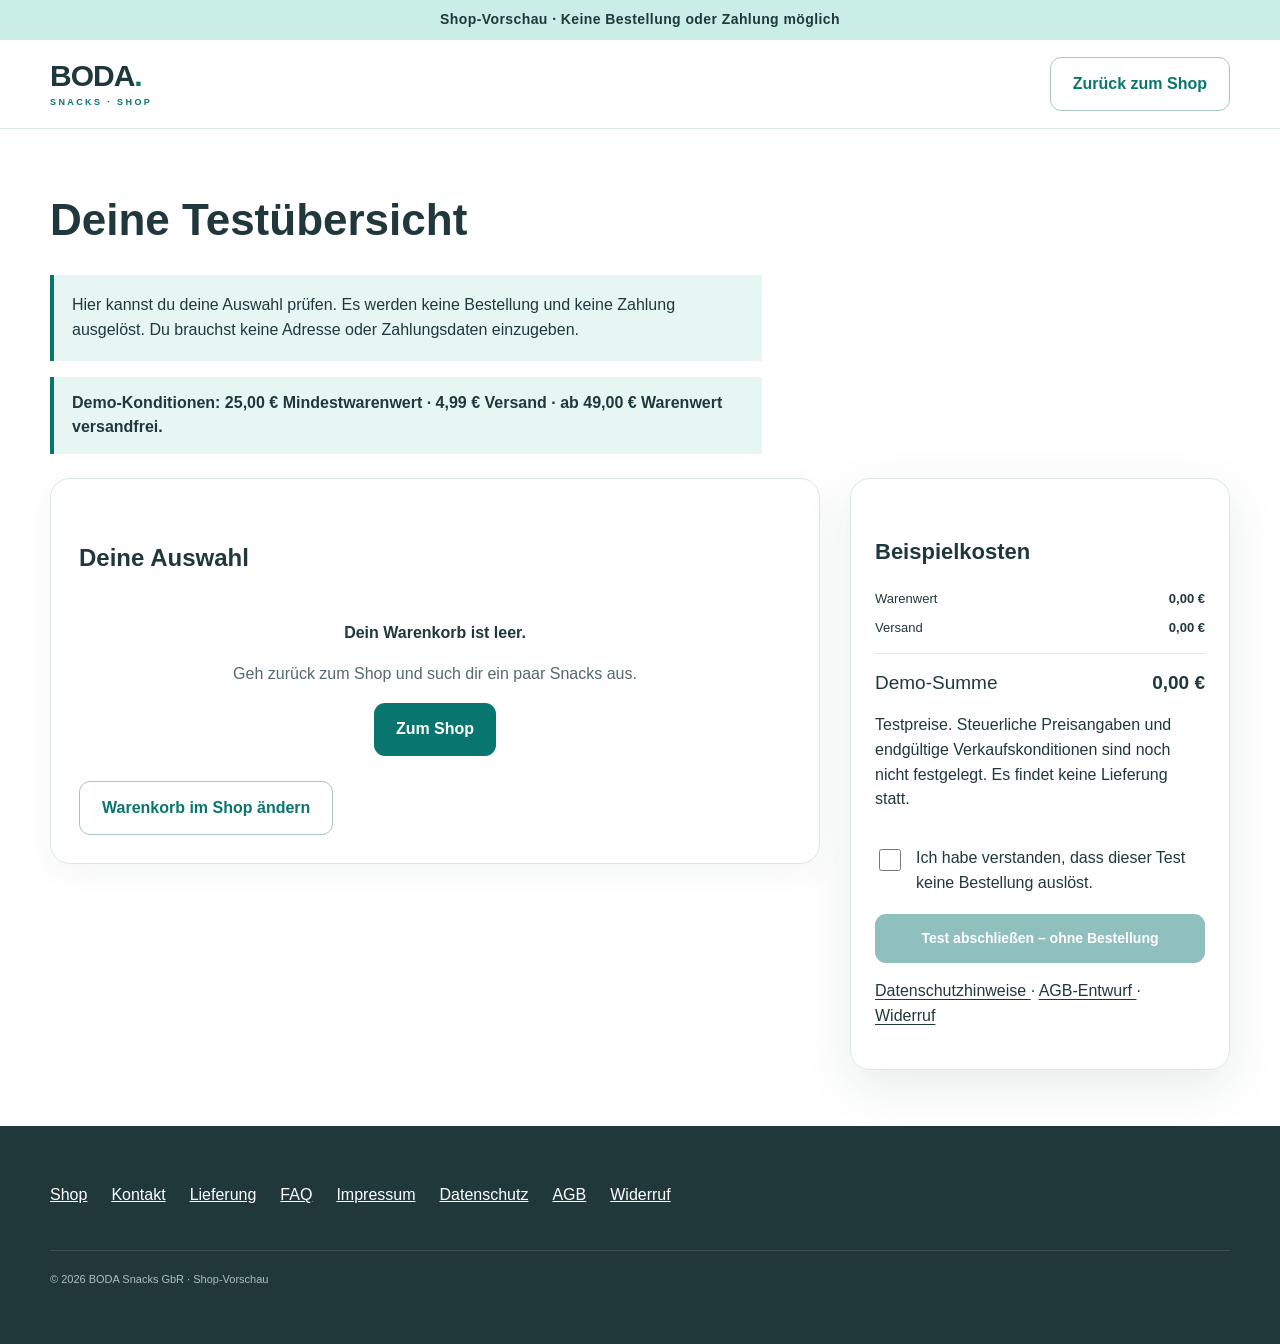
==== commit 1a52ee68: "Update checkout.html" ====
--- a/checkout.html
+++ b/checkout.html
@@ -9,707 +9,253 @@
         content="width=device-width, initial-scale=1.0"
     >
 
+    <meta name="robots" content="noindex, nofollow">
+
     <meta
         name="description"
-        content="BODA Snacks – Bestellung abschließen."
+        content="Deine Testübersicht – BODA Snacks Shop-Vorschau."
     >
 
-    <title>Checkout | BODA Snacks</title>
+    <title>Deine Testübersicht | BODA Snacks</title>
 
     <link
         rel="stylesheet"
-        href="css/style.css"
+        href="css/style.css?v=20260911"
     >
 </head>
 
-
 <body>
 
-
-<!-- =========================================================
-     TESTHINWEIS
-========================================================= -->
+<a class="skip-link" href="#mainContent">
+    Zum Inhalt
+</a>
+
+
+<!-- TESTHINWEIS -->
 
 <div class="demo-note">
-    BODA Snacks Shop · Testversion · Keine echte Bestellung
+    Shop-Vorschau · Keine Bestellung oder Zahlung möglich
 </div>
 
 
-
-<!-- =========================================================
-     HEADER
-========================================================= -->
+<!-- HEADER -->
 
 <header class="site-header">
 
-    <div class="container header-row checkout-header">
-
+    <div class="container header-row legal-header">
 
         <a
+            class="logo"
             href="index.html"
-            class="logo"
-            aria-label="Zurück zum BODA Snacks Shop"
+            aria-label="BODA Snacks Startseite"
         >
             BODA<span>.</span>
 
-           <small>
-    <span class="logo-snacks">SNACKS</span> · SHOP
-</small>
+            <small>
+                SNACKS · SHOP
+            </small>
         </a>
-
 
         <a
             href="index.html"
             class="btn btn-secondary"
         >
-            ← Weiter einkaufen
+            Zurück zum Shop
         </a>
 
-
     </div>
 
 </header>
 
 
-
-<!-- =========================================================
-     CHECKOUT
-========================================================= -->
-
-<main class="checkout-page">
+<!-- TESTÜBERSICHT -->
+
+<main
+    id="mainContent"
+    class="service-page container"
+>
+
+    <h1>Deine Testübersicht</h1>
+
+    <p class="notice">
+        Hier kannst du deine Auswahl prüfen.
+        Es werden keine Bestellung und keine Zahlung ausgelöst.
+        Du brauchst keine Adresse oder Zahlungsdaten einzugeben.
+    </p>
+
+    <p
+        class="shop-conditions"
+        data-shop-conditions
+    ></p>
+
+    <div class="checkout-grid">
+
+        <!-- ARTIKEL -->
+
+        <section class="checkout-card">
+
+            <h2>Deine Auswahl</h2>
+
+            <div
+                id="checkoutItems"
+                class="checkout-items"
+            ></div>
+
+            <a
+                class="btn btn-secondary"
+                href="index.html"
+            >
+                Warenkorb im Shop ändern
+            </a>
+
+        </section>
+
+
+        <!-- KOSTEN UND TESTABSCHLUSS -->
+
+        <aside class="checkout-summary-card">
+
+            <h2>Beispielkosten</h2>
+
+            <div class="checkout-totals">
+
+                <div>
+                    <span>Warenwert</span>
+                    <strong id="checkoutSubtotal">–</strong>
+                </div>
+
+                <div>
+                    <span>Versand</span>
+                    <strong id="checkoutShipping">–</strong>
+                </div>
+
+                <div class="grand-total">
+                    <span>Demo-Summe</span>
+                    <strong id="checkoutTotal">–</strong>
+                </div>
+
+            </div>
+
+            <p id="depositNote"></p>
+
+            <p>
+                Testpreise. Steuerliche Preisangaben und
+                endgültige Verkaufskonditionen sind noch
+                nicht festgelegt.
+                Es findet keine Lieferung statt.
+            </p>
+
+            <form id="demoCheckoutForm">
+
+                <label class="demo-consent">
+
+                    <input
+                        type="checkbox"
+                        id="terms"
+                        required
+                    >
+
+                    Ich habe verstanden, dass dieser Test
+                    keine Bestellung auslöst.
+
+                </label>
+
+                <p
+                    id="checkoutWarning"
+                    class="checkout-warning"
+                    role="status"
+                    aria-live="polite"
+                ></p>
+
+                <button
+                    class="checkout-order-button"
+                    id="placeOrderButton"
+                    type="submit"
+                    disabled
+                >
+                    Test abschließen – ohne Bestellung
+                </button>
+
+            </form>
+
+            <p>
+                <a href="Datenschutz.html">
+                    Datenschutzhinweise
+                </a>
+
+                ·
+
+                <a href="AGB.html">
+                    AGB-Entwurf
+                </a>
+
+                ·
+
+                <a href="Widerruf.html">
+                    Widerruf
+                </a>
+            </p>
+
+        </aside>
+
+    </div>
+
+
+    <!-- ERGEBNIS DES TESTS -->
+
+    <p
+        id="demoResult"
+        class="notice"
+        role="status"
+        tabindex="-1"
+        hidden
+    ></p>
+
+    <noscript>
+        <p>
+            Für die Testübersicht wird JavaScript benötigt.
+            Es wurden keine Daten versendet.
+        </p>
+    </noscript>
+
+</main>
+
+
+<!-- FOOTER -->
+
+<footer>
 
     <div class="container">
 
-
-        <!-- ÜBERSCHRIFT -->
-
-        <div class="checkout-title">
-
-            <div class="eyebrow">
-                CHECKOUT
-            </div>
-
-            <h1>
-                Bestellung abschließen
-            </h1>
-
-            <p>
-                Prüfe deine Bestellung und gib deine Lieferdaten ein.
-            </p>
-
-        </div>
-
-
-
-        <!-- =================================================
-             CHECKOUT GRID
-        ================================================= -->
-
-        <div class="checkout-grid">
-
-
-            <!-- =============================================
-                 LINKE SEITE
-            ============================================== -->
-
-            <div class="checkout-main">
-
-
-                <!-- =========================================
-                     01 KONTAKT
-                ========================================== -->
-
-                <section class="checkout-card">
-
-                    <div class="checkout-step-title">
-
-                        <span>01</span>
-
-                        <div>
-                            <h2>Kontaktdaten</h2>
-
-                            <p>
-                                Damit wir dich zu deiner Bestellung erreichen können.
-                            </p>
-                        </div>
-
-                    </div>
-
-
-                    <div class="form-grid">
-
-                        <div class="form-field full">
-
-                            <label for="email">
-                                E-Mail-Adresse *
-                            </label>
-
-                            <input
-                                type="email"
-                                id="email"
-                                name="email"
-                                placeholder="name@beispiel.de"
-                                required
-                            >
-
-                        </div>
-
-
-                        <div class="form-field full">
-
-                            <label for="phone">
-                                Telefonnummer
-                            </label>
-
-                            <input
-                                type="tel"
-                                id="phone"
-                                name="phone"
-                                placeholder="Optional"
-                            >
-
-                        </div>
-
-                    </div>
-
-                </section>
-
-
-
-                <!-- =========================================
-                     02 LIEFERADRESSE
-                ========================================== -->
-
-                <section class="checkout-card">
-
-                    <div class="checkout-step-title">
-
-                        <span>02</span>
-
-                        <div>
-
-                            <h2>
-                                Lieferadresse
-                            </h2>
-
-                            <p>
-                                Wohin dürfen deine Snacks geliefert werden?
-                            </p>
-
-                        </div>
-
-                    </div>
-
-
-                    <div class="form-grid">
-
-
-                        <div class="form-field">
-
-                            <label for="firstname">
-                                Vorname *
-                            </label>
-
-                            <input
-                                type="text"
-                                id="firstname"
-                                name="firstname"
-                                autocomplete="given-name"
-                                required
-                            >
-
-                        </div>
-
-
-                        <div class="form-field">
-
-                            <label for="lastname">
-                                Nachname *
-                            </label>
-
-                            <input
-                                type="text"
-                                id="lastname"
-                                name="lastname"
-                                autocomplete="family-name"
-                                required
-                            >
-
-                        </div>
-
-
-                        <div class="form-field full">
-
-                            <label for="company">
-                                Firma
-                            </label>
-
-                            <input
-                                type="text"
-                                id="company"
-                                name="company"
-                                placeholder="Optional"
-                            >
-
-                        </div>
-
-
-                        <div class="form-field address-field">
-
-                            <label for="street">
-                                Straße *
-                            </label>
-
-                            <input
-                                type="text"
-                                id="street"
-                                name="street"
-                                autocomplete="address-line1"
-                                required
-                            >
-
-                        </div>
-
-
-                        <div class="form-field house-field">
-
-                            <label for="houseNumber">
-                                Hausnr. *
-                            </label>
-
-                            <input
-                                type="text"
-                                id="houseNumber"
-                                name="houseNumber"
-                                required
-                            >
-
-                        </div>
-
-
-                        <div class="form-field zip-field">
-
-                            <label for="zip">
-                                PLZ *
-                            </label>
-
-                            <input
-                                type="text"
-                                id="zip"
-                                name="zip"
-                                inputmode="numeric"
-                                autocomplete="postal-code"
-                                required
-                            >
-
-                        </div>
-
-
-                        <div class="form-field city-field">
-
-                            <label for="city">
-                                Ort *
-                            </label>
-
-                            <input
-                                type="text"
-                                id="city"
-                                name="city"
-                                autocomplete="address-level2"
-                                required
-                            >
-
-                        </div>
-
-
-                        <div class="form-field full">
-
-                            <label for="country">
-                                Land
-                            </label>
-
-                            <select
-                                id="country"
-                                name="country"
-                            >
-                                <option value="DE">
-                                    Deutschland
-                                </option>
-                            </select>
-
-                        </div>
-
-
-                        <div class="form-field full">
-
-                            <label for="note">
-                                Hinweis zur Bestellung
-                            </label>
-
-                            <textarea
-                                id="note"
-                                name="note"
-                                rows="4"
-                                placeholder="Optional"
-                            ></textarea>
-
-                        </div>
-
-
-                    </div>
-
-                </section>
-
-
-
-                <!-- =========================================
-                     03 VERSAND
-                ========================================== -->
-
-                <section class="checkout-card">
-
-                    <div class="checkout-step-title">
-
-                        <span>03</span>
-
-                        <div>
-
-                            <h2>
-                                Versand
-                            </h2>
-
-                            <p>
-                                Deine aktuell verfügbare Versandart.
-                            </p>
-
-                        </div>
-
-                    </div>
-
-
-                    <label class="selection-card active">
-
-                        <input
-                            type="radio"
-                            name="shipping"
-                            value="standard"
-                            checked
-                        >
-
-                        <div>
-
-                            <strong>
-                                Standardversand
-                            </strong>
-
-                            <small>
-                                Versandkosten abhängig vom Warenwert
-                            </small>
-
-                        </div>
-
-
-                        <span id="checkoutShippingLabel">
-                            4,99 €
-                        </span>
-
-                    </label>
-
-                </section>
-
-
-
-                <!-- =========================================
-                     04 ZAHLUNGSART
-                ========================================== -->
-
-                <section class="checkout-card">
-
-                    <div class="checkout-step-title">
-
-                        <span>04</span>
-
-                        <div>
-
-                            <h2>
-                                Zahlungsart
-                            </h2>
-
-                            <p>
-                                In dieser Testversion wird keine Zahlung durchgeführt.
-                            </p>
-
-                        </div>
-
-                    </div>
-
-
-
-                    <div class="payment-options">
-
-
-                        <label class="selection-card active">
-
-                            <input
-                                type="radio"
-                                name="payment"
-                                value="paypal"
-                                checked
-                            >
-
-                            <div>
-
-                                <strong>
-                                    PayPal
-                                </strong>
-
-                                <small>
-                                    Demo-Auswahl
-                                </small>
-
-                            </div>
-
-                        </label>
-
-
-
-                        <label class="selection-card">
-
-                            <input
-                                type="radio"
-                                name="payment"
-                                value="card"
-                            >
-
-                            <div>
-
-                                <strong>
-                                    Kredit- / Debitkarte
-                                </strong>
-
-                                <small>
-                                    Demo-Auswahl
-                                </small>
-
-                            </div>
-
-                        </label>
-
-
-
-                        <label class="selection-card">
-
-                            <input
-                                type="radio"
-                                name="payment"
-                                value="invoice"
-                            >
-
-                            <div>
-
-                                <strong>
-                                    Rechnung
-                                </strong>
-
-                                <small>
-                                    Demo-Auswahl
-                                </small>
-
-                            </div>
-
-                        </label>
-
-
-                    </div>
-
-                </section>
-
-
-
-                <!-- =========================================
-                     RECHTLICHE BESTÄTIGUNG
-                ========================================== -->
-
-                <section class="checkout-card">
-
-                    <label class="checkbox-row">
-
-                        <input
-                            type="checkbox"
-                            id="terms"
-                            required
-                        >
-
-                        <span>
-                            Ich bestätige, dass dies aktuell nur eine
-                            Testversion des BODA Snacks Shops ist.
-                        </span>
-
-                    </label>
-
-
-                    <label class="checkbox-row">
-
-                        <input
-                            type="checkbox"
-                            id="privacy"
-                            required
-                        >
-
-                        <span>
-                            Ich habe die Hinweise zum Datenschutz zur Kenntnis genommen.
-                        </span>
-
-                    </label>
-
-                </section>
-
-
-            </div>
-
-
-
-            <!-- =============================================
-                 RECHTE SEITE – BESTELLÜBERSICHT
-            ============================================== -->
-
-            <aside class="checkout-summary">
-
-                <div class="checkout-summary-card">
-
-
-                    <h2>
-                        Deine Bestellung
-                    </h2>
-
-
-                    <div
-                        id="checkoutItems"
-                        class="checkout-items"
-                    >
-
-                        <p>
-                            Warenkorb wird geladen …
-                        </p>
-
-                    </div>
-
-
-
-                    <div class="checkout-totals">
-
-
-                        <div>
-
-                            <span>
-                                Warenwert
-                            </span>
-
-                            <strong id="checkoutSubtotal">
-                                0,00 €
-                            </strong>
-
-                        </div>
-
-
-                        <div>
-
-                            <span>
-                                Versand
-                            </span>
-
-                            <strong id="checkoutShipping">
-                                0,00 €
-                            </strong>
-
-                        </div>
-
-
-                        <div class="grand-total">
-
-                            <span>
-                                Gesamt
-                            </span>
-
-                            <strong id="checkoutTotal">
-                                0,00 €
-                            </strong>
-
-                        </div>
-
-
-                    </div>
-
-
-
-                    <div
-                        class="checkout-warning"
-                        id="checkoutWarning"
-                    >
-                    </div>
-
-
-
-                    <button
-                        type="button"
-                        id="placeOrderButton"
-                        class="checkout-order-button"
-                    >
-                        Testbestellung abschließen
-                    </button>
-
-
-
-                    <p class="checkout-demo-hint">
-
-                        Dies ist ausschließlich eine Demo.
-                        Es wird keine Bestellung übermittelt
-                        und keine Zahlung ausgeführt.
-
-                    </p>
-
-
-                </div>
-
-            </aside>
-
-
-        </div>
+        <nav
+            class="service-links"
+            aria-label="Service und Rechtliches"
+        >
+            <a href="index.html">Shop</a>
+            <a href="Kontakt.html">Kontakt</a>
+            <a href="Lieferung.html">Lieferung</a>
+            <a href="FAQ.html">FAQ</a>
+
+            <a href="Impressum.html">Impressum</a>
+            <a href="Datenschutz.html">Datenschutz</a>
+            <a href="AGB.html">AGB</a>
+            <a href="Widerruf.html">Widerruf</a>
+        </nav>
+
+        <p class="copyright">
+            © 2026 BODA Snacks GbR · Shop-Vorschau
+        </p>
 
     </div>
 
-</main>
-
-
-
-<!-- =========================================================
-     FOOTER
-========================================================= -->
-
-<footer>
-
-    <div class="container">
-
-        <div class="copyright">
-
-            © 2026 BODA Snacks · Testversion
-
-        </div>
-
-    </div>
-
 </footer>
 
 
-
-<!-- =========================================================
-     JAVASCRIPT
-========================================================= -->
+<!-- JAVASCRIPT: REIHENFOLGE BEIBEHALTEN -->
 
 <script src="js/products.js"></script>
+<script src="js/core.js"></script>
 <script src="js/checkout.js"></script>
 
-
 </body>
-
 </html>
--- a/css/style.css
+++ b/css/style.css
@@ -179,7 +179,9 @@
     letter-spacing: 2.4px;
 }
 
-
+.logo small .logo-snacks {
+    color: var(--gold);
+}
 
 /* =========================================================
    SUCHE
@@ -2206,3 +2208,2309 @@
     }
 
 }
+/* =========================================================
+   18. CHECKOUT
+========================================================= */
+
+.checkout-page {
+    padding: 60px 0 80px;
+    background: #f7faf9;
+}
+
+.checkout-title {
+    margin-bottom: 35px;
+}
+
+.checkout-title h1 {
+    margin: 0 0 10px;
+    font-size: clamp(34px, 5vw, 52px);
+    letter-spacing: -2px;
+}
+
+.checkout-title p {
+    margin: 0;
+    color: var(--muted);
+}
+
+.checkout-header {
+    grid-template-columns: 1fr auto;
+}
+
+.checkout-grid {
+    display: grid;
+    grid-template-columns: minmax(0, 1fr) 380px;
+    gap: 30px;
+    align-items: start;
+}
+
+.checkout-main {
+    display: grid;
+    gap: 20px;
+}
+
+.checkout-card {
+    padding: 28px;
+    background: var(--white);
+    border: 1px solid var(--line);
+    border-radius: 20px;
+    box-shadow: 0 8px 30px rgba(30, 65, 65, 0.05);
+}
+
+.checkout-step-title {
+    display: flex;
+    gap: 15px;
+    align-items: flex-start;
+    margin-bottom: 25px;
+}
+
+.checkout-step-title > span {
+    display: grid;
+    place-items: center;
+    flex: 0 0 38px;
+    height: 38px;
+    border-radius: 50%;
+    background: var(--teal-soft);
+    color: var(--teal);
+    font-size: 12px;
+    font-weight: 900;
+}
+
+.checkout-step-title h2 {
+    margin: 0 0 5px;
+    font-size: 21px;
+}
+
+.checkout-step-title p {
+    margin: 0;
+    color: var(--muted);
+    font-size: 13px;
+}
+
+
+/* =========================================================
+   FORMULAR
+========================================================= */
+
+.form-grid {
+    display: grid;
+    grid-template-columns: 1fr 1fr;
+    gap: 18px;
+}
+
+.form-field {
+    display: flex;
+    flex-direction: column;
+    gap: 7px;
+}
+
+.form-field.full {
+    grid-column: 1 / -1;
+}
+
+.address-field {
+    grid-column: span 1;
+}
+
+.house-field {
+    grid-column: span 1;
+}
+
+.form-field label {
+    font-size: 12px;
+    font-weight: 800;
+}
+
+.form-field input,
+.form-field select,
+.form-field textarea {
+    width: 100%;
+    padding: 13px 14px;
+    border: 1px solid #cbdad8;
+    border-radius: 10px;
+    background: #ffffff;
+    color: var(--ink);
+    outline: none;
+}
+
+.form-field input:focus,
+.form-field select:focus,
+.form-field textarea:focus {
+    border-color: var(--teal);
+    box-shadow: 0 0 0 3px rgba(18, 139, 132, 0.10);
+}
+
+.form-field textarea {
+    resize: vertical;
+}
+
+
+/* =========================================================
+   VERSAND / ZAHLUNGSART
+========================================================= */
+
+.payment-options {
+    display: grid;
+    gap: 10px;
+}
+
+.selection-card {
+    display: flex;
+    align-items: center;
+    gap: 14px;
+    width: 100%;
+    padding: 16px;
+    border: 1px solid #d4e0de;
+    border-radius: 13px;
+    background: #ffffff;
+    cursor: pointer;
+    transition: 0.2s ease;
+}
+
+.selection-card:hover {
+    border-color: var(--teal);
+}
+
+.selection-card.active {
+    border-color: var(--teal);
+    background: var(--teal-soft);
+}
+
+.selection-card input {
+    accent-color: var(--teal);
+}
+
+.selection-card div {
+    flex: 1;
+    display: flex;
+    flex-direction: column;
+}
+
+.selection-card strong {
+    font-size: 14px;
+}
+
+.selection-card small {
+    color: var(--muted);
+    font-size: 11px;
+}
+
+
+/* =========================================================
+   CHECKBOXEN
+========================================================= */
+
+.checkbox-row {
+    display: flex;
+    align-items: flex-start;
+    gap: 12px;
+    margin: 12px 0;
+    font-size: 13px;
+    line-height: 1.5;
+}
+
+.checkbox-row input {
+    margin-top: 3px;
+    accent-color: var(--teal);
+}
+
+
+/* =========================================================
+   BESTELLÜBERSICHT
+========================================================= */
+
+.checkout-summary {
+    position: sticky;
+    top: 110px;
+}
+
+.checkout-summary-card {
+    padding: 24px;
+    border: 1px solid var(--line);
+    border-radius: 20px;
+    background: var(--white);
+    box-shadow: var(--shadow);
+}
+
+.checkout-summary-card h2 {
+    margin: 0 0 20px;
+    font-size: 22px;
+}
+
+.checkout-items {
+    display: grid;
+    gap: 14px;
+}
+
+.checkout-item {
+    display: grid;
+    grid-template-columns: 54px 1fr auto;
+    gap: 12px;
+    align-items: center;
+    padding-bottom: 14px;
+    border-bottom: 1px solid var(--line);
+}
+
+.checkout-item-image {
+    width: 54px;
+    height: 54px;
+    display: grid;
+    place-items: center;
+    background: #f3f8f7;
+    border-radius: 10px;
+    overflow: hidden;
+}
+
+.checkout-item-image img {
+    width: 100%;
+    height: 100%;
+    object-fit: contain;
+    padding: 5px;
+}
+
+.checkout-mini-pack {
+    width: 32px;
+    height: 42px;
+    display: grid;
+    place-items: center;
+    border-radius: 5px 5px 9px 9px;
+    font-size: 7px;
+    font-weight: 900;
+}
+
+.checkout-item-info {
+    display: flex;
+    flex-direction: column;
+    gap: 2px;
+}
+
+.checkout-item-info strong {
+    font-size: 13px;
+}
+
+.checkout-item-info small,
+.checkout-item-info span {
+    color: var(--muted);
+    font-size: 10px;
+}
+
+.checkout-item-total {
+    font-size: 13px;
+    white-space: nowrap;
+}
+
+
+/* =========================================================
+   SUMMEN
+========================================================= */
+
+.checkout-totals {
+    margin-top: 20px;
+}
+
+.checkout-totals > div {
+    display: flex;
+    justify-content: space-between;
+    gap: 20px;
+    margin: 9px 0;
+    font-size: 13px;
+}
+
+.checkout-totals .grand-total {
+    margin-top: 14px;
+    padding-top: 14px;
+    border-top: 1px solid var(--line);
+    font-size: 19px;
+}
+
+.checkout-warning {
+    margin: 15px 0;
+    padding: 12px;
+    border-radius: 10px;
+    background: #fff3e7;
+    color: #7c4a16;
+    font-size: 12px;
+}
+
+.checkout-warning:empty {
+    display: none;
+}
+
+.checkout-order-button {
+    width: 100%;
+    border: 0;
+    border-radius: 11px;
+    padding: 15px;
+    background: var(--teal);
+    color: var(--white);
+    font-weight: 900;
+    font-size: 14px;
+}
+
+.checkout-order-button:hover {
+    background: var(--teal-dark);
+}
+
+.checkout-order-button:disabled {
+    opacity: 0.45;
+    cursor: not-allowed;
+}
+
+.checkout-demo-hint {
+    margin: 12px 0 0;
+    color: var(--muted);
+    font-size: 10px;
+    line-height: 1.5;
+    text-align: center;
+}
+
+.checkout-empty {
+    padding: 25px 5px;
+    text-align: center;
+}
+
+.checkout-empty p {
+    color: var(--muted);
+}
+
+
+/* =========================================================
+   19. DANKE-SEITE
+========================================================= */
+
+.thankyou-page {
+    min-height: 70vh;
+    display: grid;
+    place-items: center;
+    padding: 70px 0;
+    background:
+        linear-gradient(
+            145deg,
+            #f1faf8,
+            #ffffff,
+            #fbf6eb
+        );
+}
+
+.thankyou-header {
+    display: flex;
+    justify-content: center;
+}
+
+.thankyou-box {
+    width: min(720px, 100%);
+    margin: auto;
+    padding: 60px 45px;
+    border: 1px solid var(--line);
+    border-radius: 28px;
+    background: var(--white);
+    text-align: center;
+    box-shadow: var(--shadow);
+}
+
+.thankyou-icon {
+    width: 70px;
+    height: 70px;
+    display: grid;
+    place-items: center;
+    margin: 0 auto 25px;
+    border-radius: 50%;
+    background: var(--teal);
+    color: var(--white);
+    font-size: 32px;
+    font-weight: 900;
+}
+
+.thankyou-box h1 {
+    margin: 0 0 15px;
+    font-size: clamp(34px, 5vw, 52px);
+    letter-spacing: -2px;
+}
+
+.thankyou-lead {
+    max-width: 520px;
+    margin: 0 auto 30px;
+    color: var(--muted);
+}
+
+.order-number-box {
+    max-width: 420px;
+    margin: 0 auto 22px;
+    padding: 18px;
+    border-radius: 13px;
+    background: var(--teal-soft);
+}
+
+.order-number-box span {
+    display: block;
+    margin-bottom: 6px;
+    color: var(--muted);
+    font-size: 11px;
+    text-transform: uppercase;
+    letter-spacing: 1px;
+}
+
+.order-number-box strong {
+    color: var(--teal-dark);
+    font-size: 19px;
+}
+
+.demo-warning {
+    max-width: 540px;
+    margin: 0 auto 28px;
+    padding: 16px;
+    border-radius: 12px;
+    background: #fff6e8;
+    color: #72501d;
+    font-size: 12px;
+    line-height: 1.6;
+}
+
+.thankyou-actions {
+    margin-top: 25px;
+}
+
+
+/* =========================================================
+   20. CHECKOUT MOBILE
+========================================================= */
+
+@media (max-width: 900px) {
+
+    .checkout-grid {
+        grid-template-columns: 1fr;
+    }
+
+    .checkout-summary {
+        position: static;
+    }
+
+}
+
+
+@media (max-width: 580px) {
+
+    .checkout-page {
+        padding: 35px 0 55px;
+    }
+
+    .checkout-card {
+        padding: 20px 16px;
+    }
+
+    .form-grid {
+        grid-template-columns: 1fr;
+    }
+
+    .form-field,
+    .form-field.full,
+    .address-field,
+    .house-field,
+    .zip-field,
+    .city-field {
+        grid-column: 1;
+    }
+
+    .checkout-item {
+        grid-template-columns: 48px 1fr;
+    }
+
+    .checkout-item-total {
+        grid-column: 2;
+    }
+
+    .thankyou-box {
+        padding: 40px 20px;
+    }
+
+}
+/* =========================================================
+   21. RECHTLICHE SEITEN / DATENSCHUTZ
+========================================================= */
+
+.legal-page {
+    background: #f7faf9;
+    min-height: 100vh;
+}
+
+
+/* =========================================================
+   LEGAL HEADER
+========================================================= */
+
+.legal-header {
+    grid-template-columns: 1fr auto;
+}
+
+
+/* =========================================================
+   LEGAL HERO
+========================================================= */
+
+.legal-hero {
+    padding: 70px 0 50px;
+
+    background:
+        linear-gradient(
+            145deg,
+            #eef9f7 0%,
+            #ffffff 55%,
+            #fbf6eb 100%
+        );
+
+    border-bottom: 1px solid var(--line);
+}
+
+
+.legal-hero-inner {
+    max-width: 900px;
+}
+
+
+.legal-hero h1 {
+    margin: 0 0 18px;
+
+    font-size:
+        clamp(
+            42px,
+            7vw,
+            72px
+        );
+
+    line-height: 1;
+
+    letter-spacing: -3px;
+}
+
+
+.legal-hero p {
+    max-width: 760px;
+
+    margin: 0;
+
+    color: var(--muted);
+
+    font-size: 17px;
+
+    line-height: 1.75;
+}
+
+
+/* =========================================================
+   STATUS BADGES
+========================================================= */
+
+.legal-status {
+    display: flex;
+
+    flex-wrap: wrap;
+
+    gap: 10px;
+
+    margin-top: 28px;
+}
+
+
+.legal-status span {
+    display: inline-flex;
+
+    align-items: center;
+
+    gap: 7px;
+
+    padding: 9px 13px;
+
+    border-radius: 999px;
+
+    background: var(--white);
+
+    border: 1px solid var(--line);
+
+    color: var(--ink);
+
+    font-size: 11px;
+
+    font-weight: 800;
+
+    box-shadow:
+        0 5px 18px
+        rgba(30, 65, 65, 0.05);
+}
+
+
+/* =========================================================
+   LEGAL CONTENT
+========================================================= */
+
+.legal-content {
+    padding: 55px 0 90px;
+}
+
+
+.legal-grid {
+    display: grid;
+
+    grid-template-columns:
+        240px
+        minmax(0, 1fr);
+
+    gap: 35px;
+
+    align-items: start;
+}
+
+
+/* =========================================================
+   SEITENNAVIGATION
+========================================================= */
+
+.legal-navigation {
+    position: sticky;
+
+    top: 110px;
+
+    padding: 22px;
+
+    border-radius: 18px;
+
+    background: var(--white);
+
+    border: 1px solid var(--line);
+
+    box-shadow:
+        0 10px 30px
+        rgba(30, 65, 65, 0.05);
+}
+
+
+.legal-navigation strong {
+    display: block;
+
+    margin-bottom: 14px;
+
+    color: var(--ink);
+
+    font-size: 15px;
+}
+
+
+.legal-navigation a {
+    display: block;
+
+    padding: 8px 0;
+
+    color: var(--muted);
+
+    font-size: 12px;
+
+    border-bottom:
+        1px solid
+        rgba(220, 232, 230, 0.65);
+}
+
+
+.legal-navigation a:last-child {
+    border-bottom: 0;
+}
+
+
+.legal-navigation a:hover {
+    color: var(--teal);
+}
+
+
+/* =========================================================
+   DOKUMENT
+========================================================= */
+
+.legal-document {
+    min-width: 0;
+}
+
+
+.legal-document > section {
+    margin-bottom: 20px;
+
+    padding: 34px;
+
+    background: var(--white);
+
+    border:
+        1px solid
+        var(--line);
+
+    border-radius: 20px;
+
+    box-shadow:
+        0 8px 28px
+        rgba(30, 65, 65, 0.04);
+
+    scroll-margin-top: 120px;
+}
+
+
+.legal-document h2 {
+    margin: 6px 0 18px;
+
+    font-size:
+        clamp(
+            23px,
+            3vw,
+            30px
+        );
+
+    letter-spacing: -0.8px;
+}
+
+
+.legal-document p {
+    color: var(--muted);
+
+    line-height: 1.8;
+}
+
+
+.legal-document ul {
+    margin: 18px 0;
+
+    padding-left: 22px;
+}
+
+
+.legal-document li {
+    margin: 9px 0;
+
+    color: var(--muted);
+
+    line-height: 1.65;
+}
+
+
+/* =========================================================
+   NUMMERIERUNG
+========================================================= */
+
+.legal-number {
+    display: inline-grid;
+
+    place-items: center;
+
+    min-width: 40px;
+
+    height: 28px;
+
+    padding: 0 10px;
+
+    border-radius: 999px;
+
+    background: var(--teal-soft);
+
+    color: var(--teal-dark);
+
+    font-size: 11px;
+
+    font-weight: 900;
+
+    letter-spacing: 0.08em;
+}
+
+
+/* =========================================================
+   EINLEITUNGSBOX
+========================================================= */
+
+.legal-intro {
+    margin-bottom: 22px;
+
+    padding: 24px 26px;
+
+    border-radius: 18px;
+
+    background:
+        linear-gradient(
+            135deg,
+            #e5f5f1,
+            #f9f5e9
+        );
+
+    border: 1px solid #d7e7e3;
+}
+
+
+.legal-intro strong {
+    display: block;
+
+    margin-bottom: 7px;
+
+    color: var(--teal-dark);
+
+    font-size: 14px;
+}
+
+
+.legal-intro p {
+    margin: 0;
+
+    color: var(--ink);
+}
+
+
+/* =========================================================
+   KONTAKTDATEN
+========================================================= */
+
+.legal-contact {
+    margin: 22px 0;
+
+    padding: 22px;
+
+    border-radius: 15px;
+
+    background: #f3f8f7;
+
+    border-left:
+        4px solid
+        var(--gold);
+}
+
+
+.legal-contact > strong {
+    display: block;
+
+    margin-bottom: 10px;
+
+    color: var(--ink);
+
+    font-size: 16px;
+}
+
+
+.legal-contact p {
+    margin: 8px 0;
+}
+
+
+.legal-contact a {
+    color: var(--teal-dark);
+
+    font-weight: 800;
+}
+
+
+.legal-contact a:hover {
+    text-decoration: underline;
+}
+
+
+/* =========================================================
+   HINWEISBOXEN
+========================================================= */
+
+.legal-highlight {
+    margin: 22px 0;
+
+    padding: 20px 22px;
+
+    border-radius: 15px;
+
+    background: var(--teal-soft);
+
+    border:
+        1px solid
+        #c9e7e2;
+}
+
+
+.legal-highlight strong {
+    display: block;
+
+    margin-bottom: 7px;
+
+    color: var(--teal-dark);
+}
+
+
+.legal-highlight p {
+    margin: 0;
+
+    color: var(--ink);
+}
+
+
+.legal-highlight.warning {
+    background: #fff6e8;
+
+    border-color: #eed6ae;
+}
+
+
+.legal-highlight.warning strong {
+    color: #835519;
+}
+
+
+/* =========================================================
+   E-MAIL BUTTON
+========================================================= */
+
+.legal-mail {
+    display: inline-flex;
+    align-items: center;
+    gap: 8px;
+    padding: 11px 16px;
+    border-radius: 10px;
+
+    background: var(--ink);
+    color: var(--white);
+
+    border: 1px solid var(--gold);
+
+    font-weight: 900;
+    font-size: 13px;
+
+    transition: 0.2s ease;
+}
+
+.legal-mail:hover {
+    background: #152729;
+    color: var(--gold);
+    transform: translateY(-1px);
+}
+
+
+/* =========================================================
+   VERSION
+========================================================= */
+
+.legal-version {
+    display: inline-block;
+
+    margin-top: 12px !important;
+
+    padding: 7px 11px;
+
+    border-radius: 999px;
+
+    background: #eef3f2;
+
+    color: var(--muted) !important;
+
+    font-size: 11px;
+
+    font-weight: 800;
+}
+
+
+/* =========================================================
+   LEGAL LINKS ALLGEMEIN
+========================================================= */
+
+.legal-document a {
+    color: var(--teal-dark);
+}
+
+
+.legal-document a:hover {
+    text-decoration: underline;
+}
+
+
+/* =========================================================
+   TABLET
+========================================================= */
+
+@media (max-width: 900px) {
+
+    .legal-grid {
+        grid-template-columns: 1fr;
+    }
+
+    .legal-navigation {
+        position: static;
+
+        display: flex;
+
+        flex-wrap: wrap;
+
+        gap: 7px;
+    }
+
+    .legal-navigation strong {
+        width: 100%;
+    }
+
+    .legal-navigation a {
+        padding: 7px 10px;
+
+        border: 1px solid var(--line);
+
+        border-radius: 999px;
+
+        background: #f7faf9;
+    }
+
+}
+
+
+/* =========================================================
+   SMARTPHONE
+========================================================= */
+
+@media (max-width: 580px) {
+
+    .legal-hero {
+        padding: 45px 0 35px;
+    }
+
+    .legal-hero h1 {
+        letter-spacing: -2px;
+    }
+
+    .legal-hero p {
+        font-size: 15px;
+    }
+
+    .legal-status {
+        display: grid;
+    }
+
+    .legal-status span {
+        width: 100%;
+    }
+
+    .legal-content {
+        padding: 30px 0 55px;
+    }
+
+    .legal-document > section {
+        padding: 22px 18px;
+    }
+
+    .legal-intro {
+        padding: 20px 18px;
+    }
+
+    .legal-contact,
+    .legal-highlight {
+        padding: 18px;
+    }
+
+    .legal-navigation {
+        padding: 17px;
+    }
+
+}
+/* =========================================================
+   WIDERRUFSFORMULAR
+========================================================= */
+
+.withdrawal-form {
+    margin-top: 25px;
+}
+
+.withdrawal-form .form-field {
+    margin-bottom: 18px;
+}
+
+.withdrawal-form label {
+    display: block;
+    margin-bottom: 7px;
+
+    color: var(--ink);
+
+    font-size: 13px;
+    font-weight: 800;
+}
+
+.withdrawal-form input,
+.withdrawal-form textarea {
+    width: 100%;
+
+    padding: 13px 14px;
+
+    border: 1px solid var(--line);
+    border-radius: 11px;
+
+    background: #ffffff;
+
+    color: var(--ink);
+
+    font: inherit;
+
+    outline: none;
+
+    transition: 0.2s ease;
+}
+
+.withdrawal-form input:focus,
+.withdrawal-form textarea:focus {
+    border-color: var(--gold);
+
+    box-shadow:
+        0 0 0 3px
+        rgba(214, 173, 61, 0.12);
+}
+
+.withdrawal-form textarea {
+    resize: vertical;
+}
+
+.withdrawal-button {
+    margin-top: 20px;
+
+    cursor: pointer;
+
+    border: 1px solid var(--gold);
+}
+
+.withdrawal-note {
+    margin-top: 12px !important;
+
+    font-size: 12px;
+
+    color: var(--muted) !important;
+}
+/* =========================================================
+   WIDERRUF - ALTERNATIVE DRUCKVERSION
+========================================================= */
+
+.withdrawal-alternative {
+    margin-top: 45px;
+}
+
+.withdrawal-divider {
+    display: flex;
+    align-items: center;
+    gap: 16px;
+
+    margin: 35px 0;
+}
+
+.withdrawal-divider::before,
+.withdrawal-divider::after {
+    content: "";
+
+    flex: 1;
+
+    height: 1px;
+
+    background: var(--line);
+}
+
+.withdrawal-divider span {
+    color: var(--muted);
+
+    font-size: 11px;
+    font-weight: 900;
+
+    letter-spacing: 0.12em;
+}
+
+.withdrawal-print-card {
+    padding: 28px;
+
+    border: 1px solid var(--line);
+
+    border-radius: 18px;
+
+    background: #fafcfb;
+}
+
+.withdrawal-print-head h3 {
+    margin: 12px 0 8px;
+
+    font-size: 24px;
+
+    color: var(--ink);
+}
+
+.withdrawal-print-head p {
+    margin-top: 0;
+}
+
+.print-recipient {
+    margin: 25px 0;
+
+    padding: 18px 20px;
+
+    border-left: 4px solid var(--gold);
+
+    border-radius: 10px;
+
+    background: #ffffff;
+}
+
+.print-recipient p {
+    margin-bottom: 0;
+}
+
+.withdrawal-statement {
+    margin: 25px 0 18px;
+}
+
+.print-signature-fields {
+    display: grid;
+
+    grid-template-columns:
+        repeat(2, minmax(0, 1fr));
+
+    gap: 40px;
+
+    margin: 50px 0 30px;
+}
+
+.print-signature-fields span {
+    display: block;
+
+    margin-bottom: 25px;
+
+    color: var(--muted);
+
+    font-size: 12px;
+}
+
+.signature-line {
+    border-bottom: 1px solid #555555;
+}
+
+.withdrawal-print-button {
+    cursor: pointer;
+}
+
+
+/* =========================================================
+   DRUCKANSICHT
+========================================================= */
+
+@media print {
+
+    body * {
+        visibility: hidden !important;
+    }
+
+    #printWithdrawalArea,
+    #printWithdrawalArea * {
+        visibility: visible !important;
+    }
+
+    #printWithdrawalArea {
+        position: absolute;
+
+        left: 0;
+        top: 0;
+
+        width: 100%;
+
+        padding: 20px;
+
+        border: none;
+
+        background: #ffffff;
+    }
+
+    .no-print,
+    .withdrawal-print-button,
+    .withdrawal-print-head p,
+    .withdrawal-print-head .legal-number {
+        display: none !important;
+    }
+
+    .withdrawal-print-head h3 {
+        font-size: 28px;
+    }
+
+    #printWithdrawalArea input,
+    #printWithdrawalArea textarea {
+        border: 1px solid #aaaaaa !important;
+
+        background: #ffffff !important;
+
+        box-shadow: none !important;
+    }
+
+    .print-signature-fields {
+        margin-top: 60px;
+    }
+
+}
+/* =========================================================
+   KONTAKTSEITE
+========================================================= */
+
+.contact-shop-grid {
+    display: grid;
+    grid-template-columns:
+        minmax(0, 0.85fr)
+        minmax(0, 1.15fr);
+
+    gap: 28px;
+
+    align-items: start;
+}
+
+
+.contact-shop-card {
+    padding: 32px;
+
+    background: var(--white);
+
+    border: 1px solid var(--line);
+
+    border-radius: 20px;
+
+    box-shadow:
+        0 10px 35px
+        rgba(30, 65, 65, 0.05);
+}
+
+
+.contact-shop-card h2 {
+    margin: 12px 0 15px;
+
+    font-size: 28px;
+
+    color: var(--ink);
+}
+
+
+.contact-shop-card > p {
+    color: var(--muted);
+
+    line-height: 1.7;
+}
+
+
+.contact-shop-actions {
+    display: flex;
+    flex-direction: column;
+
+    gap: 10px;
+
+    margin-top: 22px;
+}
+
+
+.contact-shop-actions .legal-mail {
+    justify-content: center;
+}
+
+
+.contact-submit {
+    cursor: pointer;
+
+    border: 1px solid var(--gold);
+}
+
+
+@media (max-width: 800px) {
+
+    .contact-shop-grid {
+        grid-template-columns: 1fr;
+    }
+
+}
+
+
+@media (max-width: 580px) {
+
+    .contact-shop-card {
+        padding: 22px 18px;
+    }
+
+}
+/* =========================================================
+   MOBILE WARENKORB FIX – IPHONE / SAFARI
+========================================================= */
+
+@media (max-width: 600px) {
+
+    #cartPanel {
+        width: 100%;
+        max-width: 100%;
+
+        height: 100dvh;
+        max-height: 100dvh;
+
+        display: flex;
+        flex-direction: column;
+
+        padding-bottom:
+            calc(20px + env(safe-area-inset-bottom));
+    }
+
+
+    #cartItems {
+        flex: 1;
+
+        overflow-y: auto;
+        -webkit-overflow-scrolling: touch;
+
+        padding-bottom: 20px;
+    }
+
+
+    .cart-summary {
+        flex-shrink: 0;
+
+        position: sticky;
+        bottom: 0;
+
+        background: #ffffff;
+
+        padding-bottom:
+            calc(12px + env(safe-area-inset-bottom));
+
+        z-index: 5;
+    }
+
+
+    #checkoutButton {
+        width: 100%;
+    }
+
+}
+/* =========================================================
+   BODA KATEGORIE-LEISTE – EIGENER LOOK
+========================================================= */
+
+.category-nav {
+    background: var(--ink);
+    border-top: 1px solid rgba(255, 255, 255, 0.06);
+    border-bottom: 1px solid rgba(255, 255, 255, 0.08);
+}
+
+
+.category-nav .container {
+    display: flex;
+    align-items: center;
+    gap: 8px;
+
+    overflow-x: auto;
+    scrollbar-width: none;
+
+    padding-top: 12px;
+    padding-bottom: 12px;
+}
+
+
+.category-nav .container::-webkit-scrollbar {
+    display: none;
+}
+
+
+.nav-chip {
+    flex: 0 0 auto;
+
+    padding: 9px 15px;
+
+    border: 1px solid rgba(255, 255, 255, 0.14);
+    border-radius: 999px;
+
+    background: transparent;
+
+    color: rgba(255, 255, 255, 0.82);
+
+    font-size: 12px;
+    font-weight: 800;
+
+    cursor: pointer;
+
+    transition: 0.2s ease;
+}
+
+
+.nav-chip:hover {
+    background: rgba(255, 255, 255, 0.08);
+
+    color: #ffffff;
+
+    border-color: rgba(214, 173, 61, 0.55);
+}
+
+
+.nav-chip.active {
+    background: var(--gold);
+
+    color: var(--ink);
+
+    border-color: var(--gold);
+
+    box-shadow:
+        0 5px 18px
+        rgba(214, 173, 61, 0.18);
+}
+
+
+/* MOBILE */
+
+@media (max-width: 600px) {
+
+    .category-nav .container {
+        padding-top: 10px;
+        padding-bottom: 10px;
+    }
+
+    .nav-chip {
+        padding: 8px 13px;
+        font-size: 11px;
+    }
+
+}
+/* =========================================================
+   BODA KATEGORIE-LEISTE – SEHR HELL
+========================================================= */
+
+.category-nav {
+    background: #fbfcfa;
+    border-top: 1px solid #edf1ef;
+    border-bottom: 1px solid #e4ece9;
+}
+
+
+.nav-chip {
+    background: #ffffff;
+
+    color: var(--ink);
+
+    border: 1px solid #dfe8e5;
+
+    box-shadow:
+        0 2px 8px
+        rgba(30, 65, 65, 0.04);
+}
+
+
+.nav-chip:hover {
+    background: #f7fbfa;
+
+    border-color: #b8d8d2;
+
+    color: var(--teal-dark);
+}
+
+
+.nav-chip.active {
+    background: #f5ecd0;
+
+    color: var(--ink);
+
+    border-color: var(--gold);
+
+    box-shadow:
+        0 4px 14px
+        rgba(214, 173, 61, 0.12);
+}
+/* =========================================================
+   BODA KATEGORIE-LEISTE – HELLGRÜN / MINT
+========================================================= */
+
+.category-nav {
+    background: #eef8f4 !important;
+    border-top: 1px solid #dfece7 !important;
+    border-bottom: 1px solid #d7e8e2 !important;
+}
+
+.nav-chip {
+    background: #ffffff !important;
+    color: var(--ink) !important;
+
+    border: 1px solid #cfe3dc !important;
+
+    box-shadow:
+        0 2px 8px
+        rgba(30, 65, 65, 0.04);
+}
+
+.nav-chip:hover {
+    background: #e6f4ef !important;
+
+    color: var(--teal-dark) !important;
+
+    border-color: #9fcfc4 !important;
+}
+
+.nav-chip.active {
+    background: #dff1ea !important;
+
+    color: var(--teal-dark) !important;
+
+    border-color: #8fc7ba !important;
+
+    box-shadow:
+        0 4px 14px
+        rgba(18, 139, 132, 0.10);
+}
+
+
+/* MOBILE */
+
+@media (max-width: 600px) {
+
+    .category-nav {
+        background: #eef8f4 !important;
+    }
+
+    .category-nav .nav-chip {
+        background: #ffffff !important;
+        color: var(--ink) !important;
+        border-color: #cfe3dc !important;
+    }
+
+    .category-nav .nav-chip.active {
+        background: #dff1ea !important;
+        color: var(--teal-dark) !important;
+        border-color: #8fc7ba !important;
+    }
+
+}
+/* =========================================================
+   BODA SHOP – ERGÄNZUNGEN
+   Produktdetails, mobiler Warenkorb, Kasse und Formulare
+========================================================= */
+
+:root {
+    --teal: #08766f;
+    --muted: #53696c;
+}
+
+[hidden] {
+    display: none !important;
+}
+
+button,
+input,
+textarea,
+select {
+    font: inherit;
+}
+
+
+/* =========================================================
+   TASTATURBEDIENUNG UND LESBARKEIT
+========================================================= */
+
+a:focus-visible,
+button:focus-visible,
+input:focus-visible,
+textarea:focus-visible,
+summary:focus-visible,
+[tabindex]:focus-visible {
+    outline: 3px solid #075fba;
+    outline-offset: 3px;
+}
+
+button:disabled {
+    cursor: not-allowed;
+    opacity: 0.55;
+}
+
+.skip-link {
+    position: fixed;
+    left: 12px;
+    top: -100px;
+    z-index: 200;
+    background: #ffffff;
+    padding: 12px;
+    border: 2px solid #20383b;
+}
+
+.skip-link:focus {
+    top: 12px;
+}
+
+#sortiment,
+#snackboxen {
+    scroll-margin-top: 130px;
+}
+
+.demo-note,
+.results,
+.filter,
+.product-meta,
+.product .sub,
+.nav-chip,
+.cart-item h4,
+.cart-item .item-price,
+.qty span,
+.remove,
+.cart-hint,
+.progress-label,
+.product-note,
+.base-price,
+.price-row > span {
+    font-size: 14px;
+}
+
+
+/* =========================================================
+   STARTBEREICH
+========================================================= */
+
+.hero {
+    padding-top: 40px;
+    padding-bottom: 40px;
+}
+
+.hero h1 {
+    font-size: clamp(36px, 5vw, 66px);
+}
+
+.hero-art {
+    max-height: 380px;
+}
+
+
+/* =========================================================
+   PRODUKTE UND PREISHINWEISE
+========================================================= */
+
+.shop-conditions {
+    padding: 14px 18px;
+    background: var(--teal-soft);
+    border-left: 4px solid var(--teal);
+    font-weight: 700;
+}
+
+.product-disclaimer {
+    max-width: 80ch;
+    color: var(--muted);
+}
+
+.product-grid > *,
+.checkout-grid > *,
+.cart-item > * {
+    min-width: 0;
+}
+
+.product .price-row {
+    margin-top: auto;
+    align-items: center;
+    flex-wrap: wrap;
+}
+
+.product .product-meta {
+    margin-bottom: 0;
+}
+
+.base-price,
+.product-note {
+    margin: 5px 0;
+    color: var(--muted);
+}
+
+.product-detail-button {
+    min-height: 44px;
+    padding: 8px 0;
+    text-align: left;
+    border: 0;
+    background: none;
+    text-decoration: underline;
+    color: #075e59;
+}
+
+.add-product {
+    width: 100%;
+    min-height: 48px;
+    font-size: 14px;
+    padding: 10px;
+    white-space: normal;
+}
+
+.product-art .mini-pack {
+    max-width: 150px;
+}
+
+.filter,
+.nav-chip,
+.close {
+    min-height: 44px;
+}
+
+.close {
+    min-width: 44px;
+    flex-shrink: 0;
+}
+
+.bundle-price {
+    font-weight: 700;
+    color: var(--ink);
+}
+
+
+/* =========================================================
+   PRODUKTDETAILFENSTER
+========================================================= */
+
+.product-dialog {
+    width: min(620px, calc(100% - 24px));
+    max-height: 90vh;
+    max-height: 90dvh;
+    padding: 26px;
+    border: 1px solid var(--line);
+    border-radius: 18px;
+    color: var(--ink);
+    overflow: auto;
+}
+
+.product-dialog h2 {
+    margin-top: 12px;
+}
+
+.product-dialog > .close {
+    float: right;
+    margin-left: 12px;
+}
+
+dialog::backdrop {
+    background: rgb(15 35 37 / 55%);
+}
+
+.cart-panel:not([open]),
+.product-dialog:not([open]) {
+    display: none;
+}
+
+
+/* =========================================================
+   WARENKORB – AUCH IM HOCHFORMAT BEDIENBAR
+========================================================= */
+
+.cart-panel {
+    inset: 0 0 0 auto;
+    margin: 0;
+    border: 0;
+    padding: 0;
+
+    width: min(460px, 100%);
+    max-width: 100%;
+
+    height: 100vh;
+    height: 100dvh;
+    max-height: 100dvh;
+
+    color: var(--ink);
+
+    grid-template-rows:
+        auto
+        minmax(80px, 1fr)
+        auto;
+
+    overflow: hidden;
+}
+
+.cart-panel[open] {
+    display: grid;
+}
+
+.cart-head {
+    padding: 14px 18px;
+    padding-top: max(
+        14px,
+        env(safe-area-inset-top)
+    );
+}
+
+.cart-head h2 {
+    font-size: 21px;
+}
+
+.cart-body {
+    min-height: 0;
+    overflow-y: auto;
+    overscroll-behavior: contain;
+    padding: 10px 18px;
+}
+
+.cart-foot {
+    padding:
+        12px
+        18px
+        max(14px, env(safe-area-inset-bottom));
+
+    max-height: 55vh;
+    max-height: 55dvh;
+
+    overflow-y: auto;
+    overscroll-behavior: contain;
+}
+
+.cart-foot .summary {
+    margin: 10px 0;
+}
+
+.cart-foot .summary-row {
+    padding: 3px 0;
+}
+
+.cart-hint {
+    margin: 10px 0 0;
+    line-height: 1.45;
+}
+
+.cart-item {
+    grid-template-columns:
+        42px
+        minmax(0, 1fr)
+        auto;
+
+    gap: 10px;
+}
+
+.cart-item h4 {
+    overflow-wrap: anywhere;
+}
+
+.cart-thumb {
+    width: 42px;
+    height: 52px;
+}
+
+.cart-thumb .mini-pack span,
+.cart-thumb .mini-pack strong {
+    display: none;
+}
+
+.qty {
+    gap: 10px;
+}
+
+.qty button {
+    width: 44px;
+    height: 44px;
+}
+
+.remove {
+    min-height: 44px;
+}
+
+.empty-cart {
+    padding: 20px 0;
+}
+
+.checkout-demo {
+    min-height: 48px;
+}
+
+.checkout-demo.disabled {
+    pointer-events: auto;
+}
+
+/* Der native Dialog übernimmt den Hintergrund. */
+
+#cartOverlay {
+    display: none;
+}
+
+.toast {
+    max-width: calc(100vw - 24px);
+    white-space: normal;
+}
+
+
+/* =========================================================
+   SERVICE- UND RECHTSSEITEN
+========================================================= */
+
+.service-page {
+    padding-top: 36px;
+    padding-bottom: 56px;
+    min-height: 55vh;
+}
+
+.service-page > p {
+    max-width: 80ch;
+}
+
+.service-page h1 {
+    font-size: clamp(30px, 5vw, 44px);
+    line-height: 1.15;
+    overflow-wrap: anywhere;
+}
+
+.service-page h2 {
+    margin-top: 32px;
+}
+
+.service-page a:not(.btn),
+.legal-document a {
+    text-decoration: underline;
+    text-underline-offset: 3px;
+}
+
+.notice {
+    padding: 18px;
+    background: var(--teal-soft);
+    border-left: 4px solid var(--teal);
+}
+
+.service-links {
+    display: flex;
+    flex-wrap: wrap;
+    gap: 4px 24px;
+}
+
+.service-links a {
+    padding: 12px 0;
+    min-height: 44px;
+    text-decoration: underline;
+}
+
+.contact-options {
+    display: flex;
+    flex-wrap: wrap;
+    gap: 12px;
+    margin: 24px 0;
+}
+
+.service-page details {
+    border-bottom: 1px solid var(--line);
+    padding: 18px 0;
+    max-width: 850px;
+}
+
+.service-page summary {
+    cursor: pointer;
+    font-weight: 700;
+    min-height: 44px;
+}
+
+
+/* =========================================================
+   TESTKASSE
+========================================================= */
+
+.checkout-grid {
+    align-items: start;
+    margin-top: 24px;
+}
+
+.checkout-item {
+    grid-template-columns:
+        50px
+        minmax(0, 1fr)
+        auto;
+}
+
+.checkout-item-image {
+    width: 46px;
+    height: 62px;
+}
+
+.checkout-mini-pack {
+    background: var(--c);
+    color: var(--t);
+    font-size: 10px;
+    width: 40px;
+    height: 54px;
+    overflow: hidden;
+}
+
+.checkout-mini-pack strong,
+.checkout-mini-pack span {
+    display: none;
+}
+
+.checkout-item-info strong {
+    overflow-wrap: anywhere;
+}
+
+.demo-consent {
+    display: flex;
+    align-items: start;
+    gap: 12px;
+    padding: 18px 0;
+}
+
+.demo-consent input {
+    width: 22px;
+    height: 22px;
+    flex: 0 0 22px;
+    margin-top: 3px;
+}
+
+.checkout-order-button {
+    width: 100%;
+    white-space: normal;
+    padding: 14px;
+}
+
+
+/* =========================================================
+   WIDERRUFSFORMULAR
+========================================================= */
+
+.boda-form-grid {
+    display: grid;
+    grid-template-columns: 1fr 1fr;
+    gap: 18px;
+    margin: 24px 0;
+}
+
+.boda-form-grid label {
+    display: grid;
+    align-content: start;
+    gap: 6px;
+}
+
+.boda-form-grid input,
+.boda-form-grid textarea,
+#withdrawalOutput {
+    width: 100%;
+    min-width: 0;
+    padding: 12px;
+    border: 1px solid #8da7a4;
+    border-radius: 8px;
+    font-size: 16px;
+}
+
+.full-width {
+    grid-column: 1 / -1;
+}
+
+#withdrawalOutput {
+    display: block;
+    margin: 12px 0;
+    resize: vertical;
+}
+
+#printWithdrawalButton {
+    margin-top: 20px;
+}
+
+.print-only {
+    display: none;
+}
+
+
+/* =========================================================
+   SMARTPHONE
+========================================================= */
+
+@media (max-width: 580px) {
+
+    .container {
+        width: calc(100% - 28px);
+    }
+
+    .hero {
+        padding-top: 24px;
+    }
+
+    .hero-art {
+        max-height: 280px;
+    }
+
+    .header-row {
+        gap: 12px;
+    }
+
+    .cart-btn {
+        min-height: 48px;
+    }
+
+    .product-grid {
+        gap: 10px;
+    }
+
+    .product {
+        padding: 10px;
+    }
+
+    .product .price {
+        font-size: 20px;
+    }
+
+    .mini-pack strong {
+        font-size: 16px;
+        overflow-wrap: anywhere;
+    }
+
+    .checkout-grid,
+    .boda-form-grid {
+        grid-template-columns: 1fr;
+    }
+
+    .checkout-summary-card,
+    .checkout-card {
+        padding: 18px;
+    }
+
+    .toolbar {
+        align-items: start;
+    }
+
+    .service-page {
+        padding-top: 24px;
+    }
+
+    .legal-header .btn {
+        padding: 10px;
+        font-size: 14px;
+    }
+
+}
+
+@media (max-width: 350px) {
+
+    .product-grid {
+        grid-template-columns: 1fr;
+    }
+
+}
+
+
+/* =========================================================
+   REDUZIERTE BEWEGUNG
+========================================================= */
+
+@media (prefers-reduced-motion: reduce) {
+
+    html {
+        scroll-behavior: auto;
+    }
+
+    *,
+    *::before,
+    *::after {
+        animation: none !important;
+        transition: none !important;
+    }
+
+}
+
+
+/* =========================================================
+   DRUCKANSICHT DES WIDERRUFSFORMULARS
+========================================================= */
+
+@media print {
+
+    body {
+        color: #000000;
+        background: #ffffff;
+    }
+
+    header,
+    footer,
+    .demo-note,
+    .skip-link,
+    .service-page > :not(.print-only) {
+        display: none !important;
+    }
+
+    .service-page {
+        width: 100%;
+        padding: 0;
+    }
+
+    .print-only {
+        display: block !important;
+    }
+
+    #withdrawalPrintText {
+        white-space: pre-wrap;
+        overflow-wrap: anywhere;
+        font-family: inherit;
+        font-size: 12pt;
+    }
+
+}
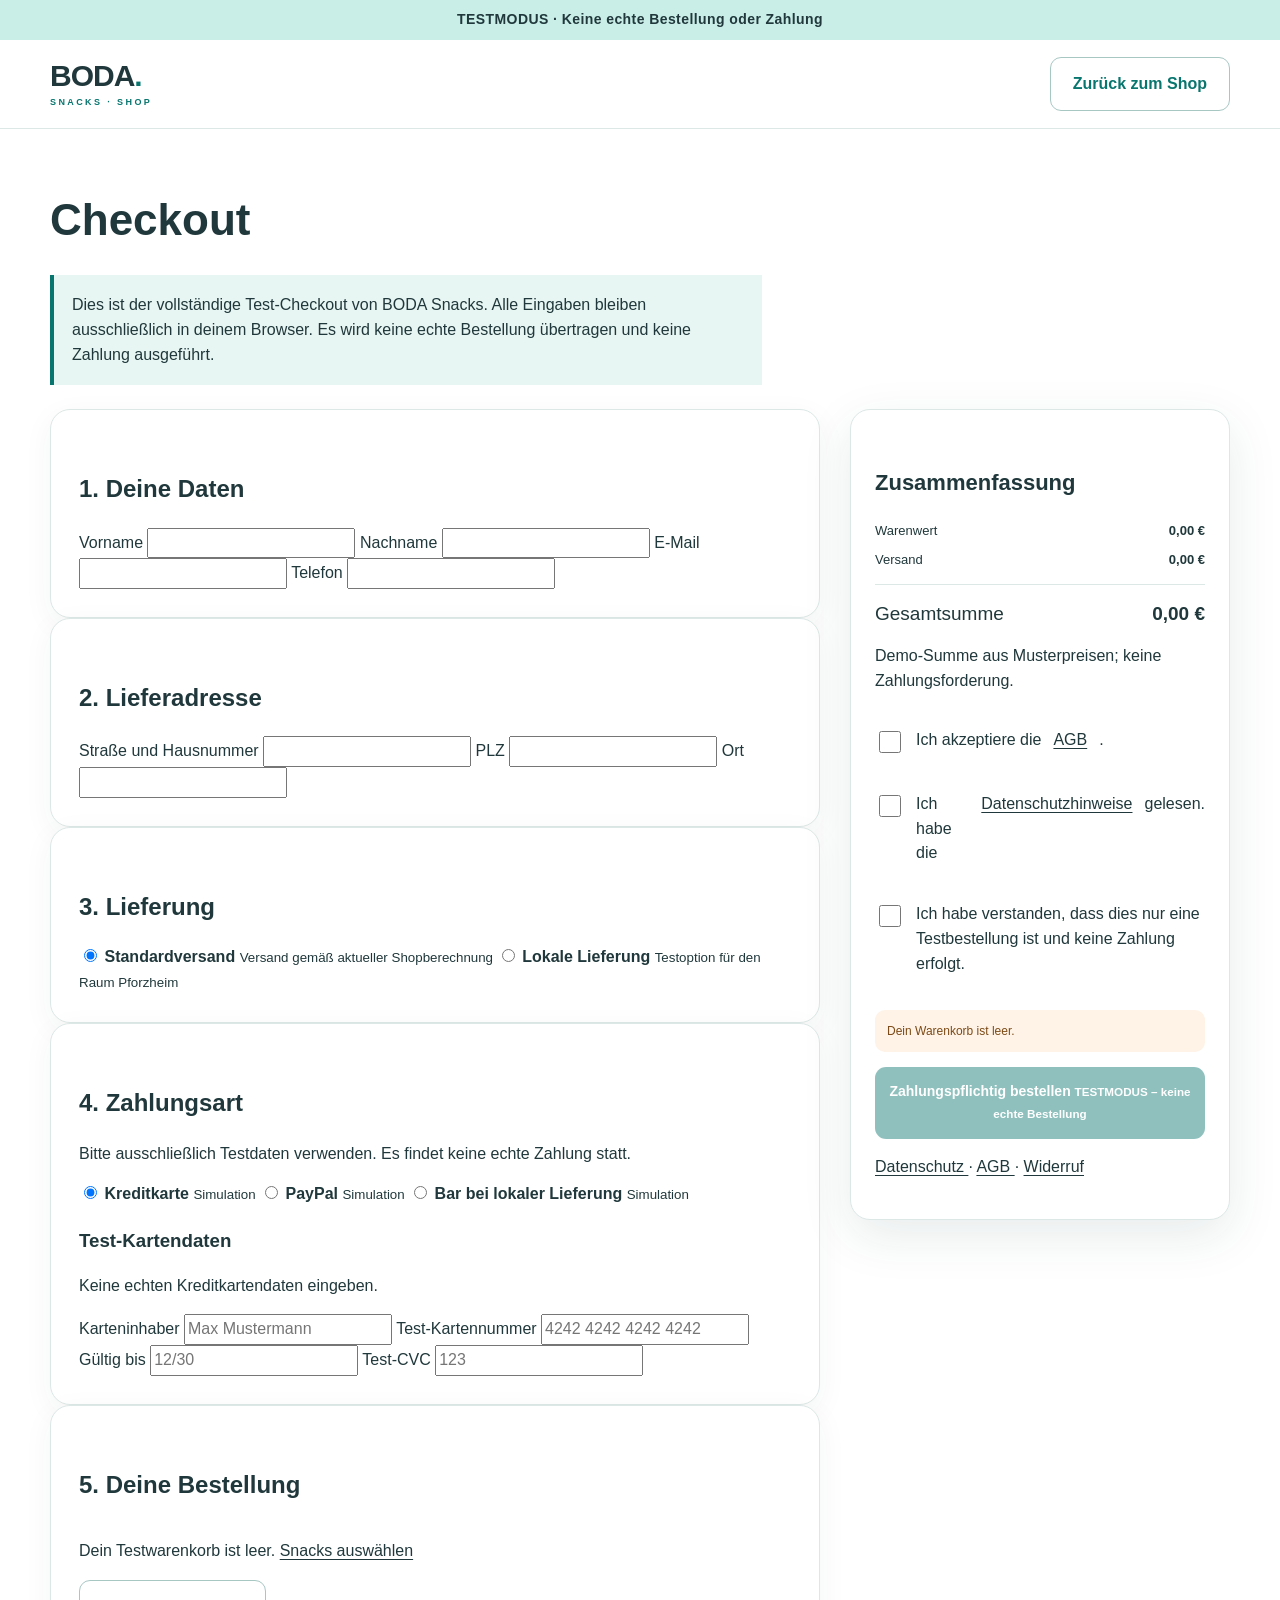
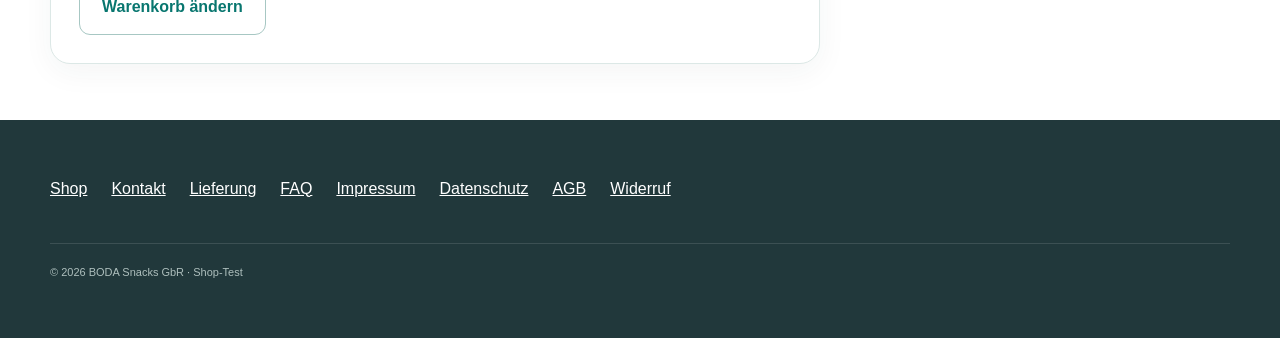
==== commit 17babe0a: "Update checkout.html" ====
--- a/checkout.html
+++ b/checkout.html
@@ -13,10 +13,10 @@
 
     <meta
         name="description"
-        content="Deine Testübersicht – BODA Snacks Shop-Vorschau."
+        content="BODA Snacks Test-Checkout."
     >
 
-    <title>Deine Testübersicht | BODA Snacks</title>
+    <title>Checkout Test | BODA Snacks</title>
 
     <link
         rel="stylesheet"
@@ -34,7 +34,7 @@
 <!-- TESTHINWEIS -->
 
 <div class="demo-note">
-    Shop-Vorschau · Keine Bestellung oder Zahlung möglich
+    TESTMODUS · Keine echte Bestellung oder Zahlung
 </div>
 
 
@@ -68,54 +68,356 @@
 </header>
 
 
-<!-- TESTÜBERSICHT -->
-
 <main
     id="mainContent"
     class="service-page container"
 >
 
-    <h1>Deine Testübersicht</h1>
+    <h1>Checkout</h1>
 
     <p class="notice">
-        Hier kannst du deine Auswahl prüfen.
-        Es werden keine Bestellung und keine Zahlung ausgelöst.
-        Du brauchst keine Adresse oder Zahlungsdaten einzugeben.
+        Dies ist der vollständige Test-Checkout von BODA Snacks.
+        Alle Eingaben bleiben ausschließlich in deinem Browser.
+        Es wird keine echte Bestellung übertragen und keine Zahlung ausgeführt.
     </p>
 
-    <p
-        class="shop-conditions"
-        data-shop-conditions
-    ></p>
 
     <div class="checkout-grid">
 
-        <!-- ARTIKEL -->
-
-        <section class="checkout-card">
-
-            <h2>Deine Auswahl</h2>
-
-            <div
-                id="checkoutItems"
-                class="checkout-items"
-            ></div>
-
-            <a
-                class="btn btn-secondary"
-                href="index.html"
-            >
-                Warenkorb im Shop ändern
-            </a>
-
-        </section>
-
-
-        <!-- KOSTEN UND TESTABSCHLUSS -->
+
+        <!-- LINKE SEITE -->
+
+        <div>
+
+
+            <!-- KONTAKTDATEN -->
+
+            <section class="checkout-card">
+
+                <h2>1. Deine Daten</h2>
+
+                <div class="checkout-form-grid">
+
+                    <label>
+                        Vorname
+                        <input
+                            type="text"
+                            id="firstName"
+                            autocomplete="given-name"
+                            required
+                        >
+                    </label>
+
+                    <label>
+                        Nachname
+                        <input
+                            type="text"
+                            id="lastName"
+                            autocomplete="family-name"
+                            required
+                        >
+                    </label>
+
+                    <label>
+                        E-Mail
+                        <input
+                            type="email"
+                            id="email"
+                            autocomplete="email"
+                            required
+                        >
+                    </label>
+
+                    <label>
+                        Telefon
+                        <input
+                            type="tel"
+                            id="phone"
+                            autocomplete="tel"
+                        >
+                    </label>
+
+                </div>
+
+            </section>
+
+
+            <!-- ADRESSE -->
+
+            <section class="checkout-card">
+
+                <h2>2. Lieferadresse</h2>
+
+                <div class="checkout-form-grid">
+
+                    <label class="checkout-full">
+                        Straße und Hausnummer
+                        <input
+                            type="text"
+                            id="street"
+                            autocomplete="street-address"
+                            required
+                        >
+                    </label>
+
+                    <label>
+                        PLZ
+                        <input
+                            type="text"
+                            id="zip"
+                            inputmode="numeric"
+                            autocomplete="postal-code"
+                            required
+                        >
+                    </label>
+
+                    <label>
+                        Ort
+                        <input
+                            type="text"
+                            id="city"
+                            autocomplete="address-level2"
+                            required
+                        >
+                    </label>
+
+                </div>
+
+            </section>
+
+
+            <!-- LIEFERUNG -->
+
+            <section class="checkout-card">
+
+                <h2>3. Lieferung</h2>
+
+                <div class="checkout-options">
+
+                    <label class="checkout-option">
+
+                        <input
+                            type="radio"
+                            name="delivery"
+                            value="standard"
+                            checked
+                        >
+
+                        <span>
+                            <strong>Standardversand</strong>
+                            <small>
+                                Versand gemäß aktueller Shopberechnung
+                            </small>
+                        </span>
+
+                    </label>
+
+
+                    <label class="checkout-option">
+
+                        <input
+                            type="radio"
+                            name="delivery"
+                            value="local"
+                        >
+
+                        <span>
+                            <strong>Lokale Lieferung</strong>
+                            <small>
+                                Testoption für den Raum Pforzheim
+                            </small>
+                        </span>
+
+                    </label>
+
+                </div>
+
+            </section>
+
+
+            <!-- ZAHLUNG -->
+
+            <section class="checkout-card">
+
+                <h2>4. Zahlungsart</h2>
+
+                <p class="checkout-test-warning">
+                    Bitte ausschließlich Testdaten verwenden.
+                    Es findet keine echte Zahlung statt.
+                </p>
+
+                <div class="checkout-options">
+
+                    <label class="checkout-option">
+
+                        <input
+                            type="radio"
+                            name="payment"
+                            value="card"
+                            checked
+                        >
+
+                        <span>
+                            <strong>Kreditkarte</strong>
+                            <small>Simulation</small>
+                        </span>
+
+                    </label>
+
+
+                    <label class="checkout-option">
+
+                        <input
+                            type="radio"
+                            name="payment"
+                            value="paypal"
+                        >
+
+                        <span>
+                            <strong>PayPal</strong>
+                            <small>Simulation</small>
+                        </span>
+
+                    </label>
+
+
+                    <label class="checkout-option">
+
+                        <input
+                            type="radio"
+                            name="payment"
+                            value="cash"
+                        >
+
+                        <span>
+                            <strong>Bar bei lokaler Lieferung</strong>
+                            <small>Simulation</small>
+                        </span>
+
+                    </label>
+
+                </div>
+
+
+                <!-- KARTENDATEN TEST -->
+
+                <div id="cardFields">
+
+                    <h3>Test-Kartendaten</h3>
+
+                    <p>
+                        Keine echten Kreditkartendaten eingeben.
+                    </p>
+
+                    <div class="checkout-form-grid">
+
+                        <label class="checkout-full">
+                            Karteninhaber
+                            <input
+                                type="text"
+                                id="cardName"
+                                placeholder="Max Mustermann"
+                            >
+                        </label>
+
+                        <label class="checkout-full">
+                            Test-Kartennummer
+                            <input
+                                type="text"
+                                id="cardNumber"
+                                inputmode="numeric"
+                                maxlength="19"
+                                placeholder="4242 4242 4242 4242"
+                            >
+                        </label>
+
+                        <label>
+                            Gültig bis
+                            <input
+                                type="text"
+                                id="cardExpiry"
+                                maxlength="5"
+                                placeholder="12/30"
+                            >
+                        </label>
+
+                        <label>
+                            Test-CVC
+                            <input
+                                type="text"
+                                id="cardCvc"
+                                inputmode="numeric"
+                                maxlength="3"
+                                placeholder="123"
+                            >
+                        </label>
+
+                    </div>
+
+                </div>
+
+
+                <!-- PAYPAL TEST -->
+
+                <div
+                    id="paypalInfo"
+                    class="payment-test-info"
+                    hidden
+                >
+                    <strong>PayPal-Test</strong>
+
+                    <p>
+                        Im späteren Live-Shop würde hier die Weiterleitung
+                        zu PayPal erfolgen.
+                    </p>
+                </div>
+
+
+                <!-- BARZAHLUNG TEST -->
+
+                <div
+                    id="cashInfo"
+                    class="payment-test-info"
+                    hidden
+                >
+                    <strong>Barzahlung-Test</strong>
+
+                    <p>
+                        Zahlung würde bei einer lokalen Lieferung erfolgen.
+                    </p>
+                </div>
+
+            </section>
+
+
+            <!-- ARTIKEL -->
+
+            <section class="checkout-card">
+
+                <h2>5. Deine Bestellung</h2>
+
+                <div
+                    id="checkoutItems"
+                    class="checkout-items"
+                ></div>
+
+                <a
+                    class="btn btn-secondary"
+                    href="index.html"
+                >
+                    Warenkorb ändern
+                </a>
+
+            </section>
+
+        </div>
+
+
+        <!-- RECHTE SEITE -->
 
         <aside class="checkout-summary-card">
 
-            <h2>Beispielkosten</h2>
+            <h2>Zusammenfassung</h2>
 
             <div class="checkout-totals">
 
@@ -130,22 +432,18 @@
                 </div>
 
                 <div class="grand-total">
-                    <span>Demo-Summe</span>
+                    <span>Gesamtsumme</span>
                     <strong id="checkoutTotal">–</strong>
                 </div>
 
             </div>
 
+
             <p id="depositNote"></p>
 
-            <p>
-                Testpreise. Steuerliche Preisangaben und
-                endgültige Verkaufskonditionen sind noch
-                nicht festgelegt.
-                Es findet keine Lieferung statt.
-            </p>
 
             <form id="demoCheckoutForm">
+
 
                 <label class="demo-consent">
 
@@ -155,10 +453,44 @@
                         required
                     >
 
-                    Ich habe verstanden, dass dieser Test
-                    keine Bestellung auslöst.
+                    Ich akzeptiere die
+                    <a href="AGB.html" target="_blank">
+                        AGB
+                    </a>.
 
                 </label>
+
+
+                <label class="demo-consent">
+
+                    <input
+                        type="checkbox"
+                        id="privacy"
+                        required
+                    >
+
+                    Ich habe die
+                    <a href="Datenschutz.html" target="_blank">
+                        Datenschutzhinweise
+                    </a>
+                    gelesen.
+
+                </label>
+
+
+                <label class="demo-consent">
+
+                    <input
+                        type="checkbox"
+                        id="demoConsent"
+                        required
+                    >
+
+                    Ich habe verstanden, dass dies nur eine
+                    Testbestellung ist und keine Zahlung erfolgt.
+
+                </label>
+
 
                 <p
                     id="checkoutWarning"
@@ -167,26 +499,32 @@
                     aria-live="polite"
                 ></p>
 
+
                 <button
                     class="checkout-order-button"
                     id="placeOrderButton"
                     type="submit"
                     disabled
                 >
-                    Test abschließen – ohne Bestellung
+                    Zahlungspflichtig bestellen
+                    <small>
+                        TESTMODUS – keine echte Bestellung
+                    </small>
                 </button>
 
             </form>
 
-            <p>
+
+            <p class="checkout-legal-links">
+
                 <a href="Datenschutz.html">
-                    Datenschutzhinweise
+                    Datenschutz
                 </a>
 
                 ·
 
                 <a href="AGB.html">
-                    AGB-Entwurf
+                    AGB
                 </a>
 
                 ·
@@ -194,6 +532,7 @@
                 <a href="Widerruf.html">
                     Widerruf
                 </a>
+
             </p>
 
         </aside>
@@ -201,27 +540,113 @@
     </div>
 
 
-    <!-- ERGEBNIS DES TESTS -->
-
-    <p
-        id="demoResult"
-        class="notice"
-        role="status"
+    <!-- BESTELLBESTÄTIGUNG -->
+
+    <section
+        id="orderConfirmation"
+        class="checkout-card order-confirmation"
         tabindex="-1"
         hidden
-    ></p>
+    >
+
+        <div class="order-success-icon">
+            ✓
+        </div>
+
+        <h2>
+            Testbestellung erfolgreich
+        </h2>
+
+        <p>
+            So würde die Bestellbestätigung für deinen Kunden aussehen.
+        </p>
+
+
+        <div class="order-number-box">
+
+            <span>Test-Bestellnummer</span>
+
+            <strong id="orderNumber">
+                –
+            </strong>
+
+        </div>
+
+
+        <div class="confirmation-grid">
+
+            <div>
+
+                <h3>Kunde</h3>
+
+                <p id="confirmationCustomer"></p>
+
+            </div>
+
+
+            <div>
+
+                <h3>Lieferadresse</h3>
+
+                <p id="confirmationAddress"></p>
+
+            </div>
+
+
+            <div>
+
+                <h3>Zahlungsart</h3>
+
+                <p id="confirmationPayment"></p>
+
+            </div>
+
+
+            <div>
+
+                <h3>Gesamtsumme</h3>
+
+                <p>
+                    <strong id="confirmationTotal"></strong>
+                </p>
+
+            </div>
+
+        </div>
+
+
+        <h3>Bestellte Artikel</h3>
+
+        <div id="confirmationItems"></div>
+
+
+        <p class="notice">
+            TESTMODUS: Es wurde keine echte Bestellung versendet,
+            kein Vertrag geschlossen und kein Geld abgebucht.
+        </p>
+
+
+        <button
+            type="button"
+            class="btn btn-primary"
+            id="newTestOrder"
+        >
+            Neue Testbestellung
+        </button>
+
+    </section>
+
 
     <noscript>
+
         <p>
-            Für die Testübersicht wird JavaScript benötigt.
-            Es wurden keine Daten versendet.
+            Für den Checkout wird JavaScript benötigt.
         </p>
+
     </noscript>
 
 </main>
 
-
-<!-- FOOTER -->
 
 <footer>
 
@@ -243,15 +668,13 @@
         </nav>
 
         <p class="copyright">
-            © 2026 BODA Snacks GbR · Shop-Vorschau
+            © 2026 BODA Snacks GbR · Shop-Test
         </p>
 
     </div>
 
 </footer>
 
-
-<!-- JAVASCRIPT: REIHENFOLGE BEIBEHALTEN -->
 
 <script src="js/products.js"></script>
 <script src="js/core.js"></script>
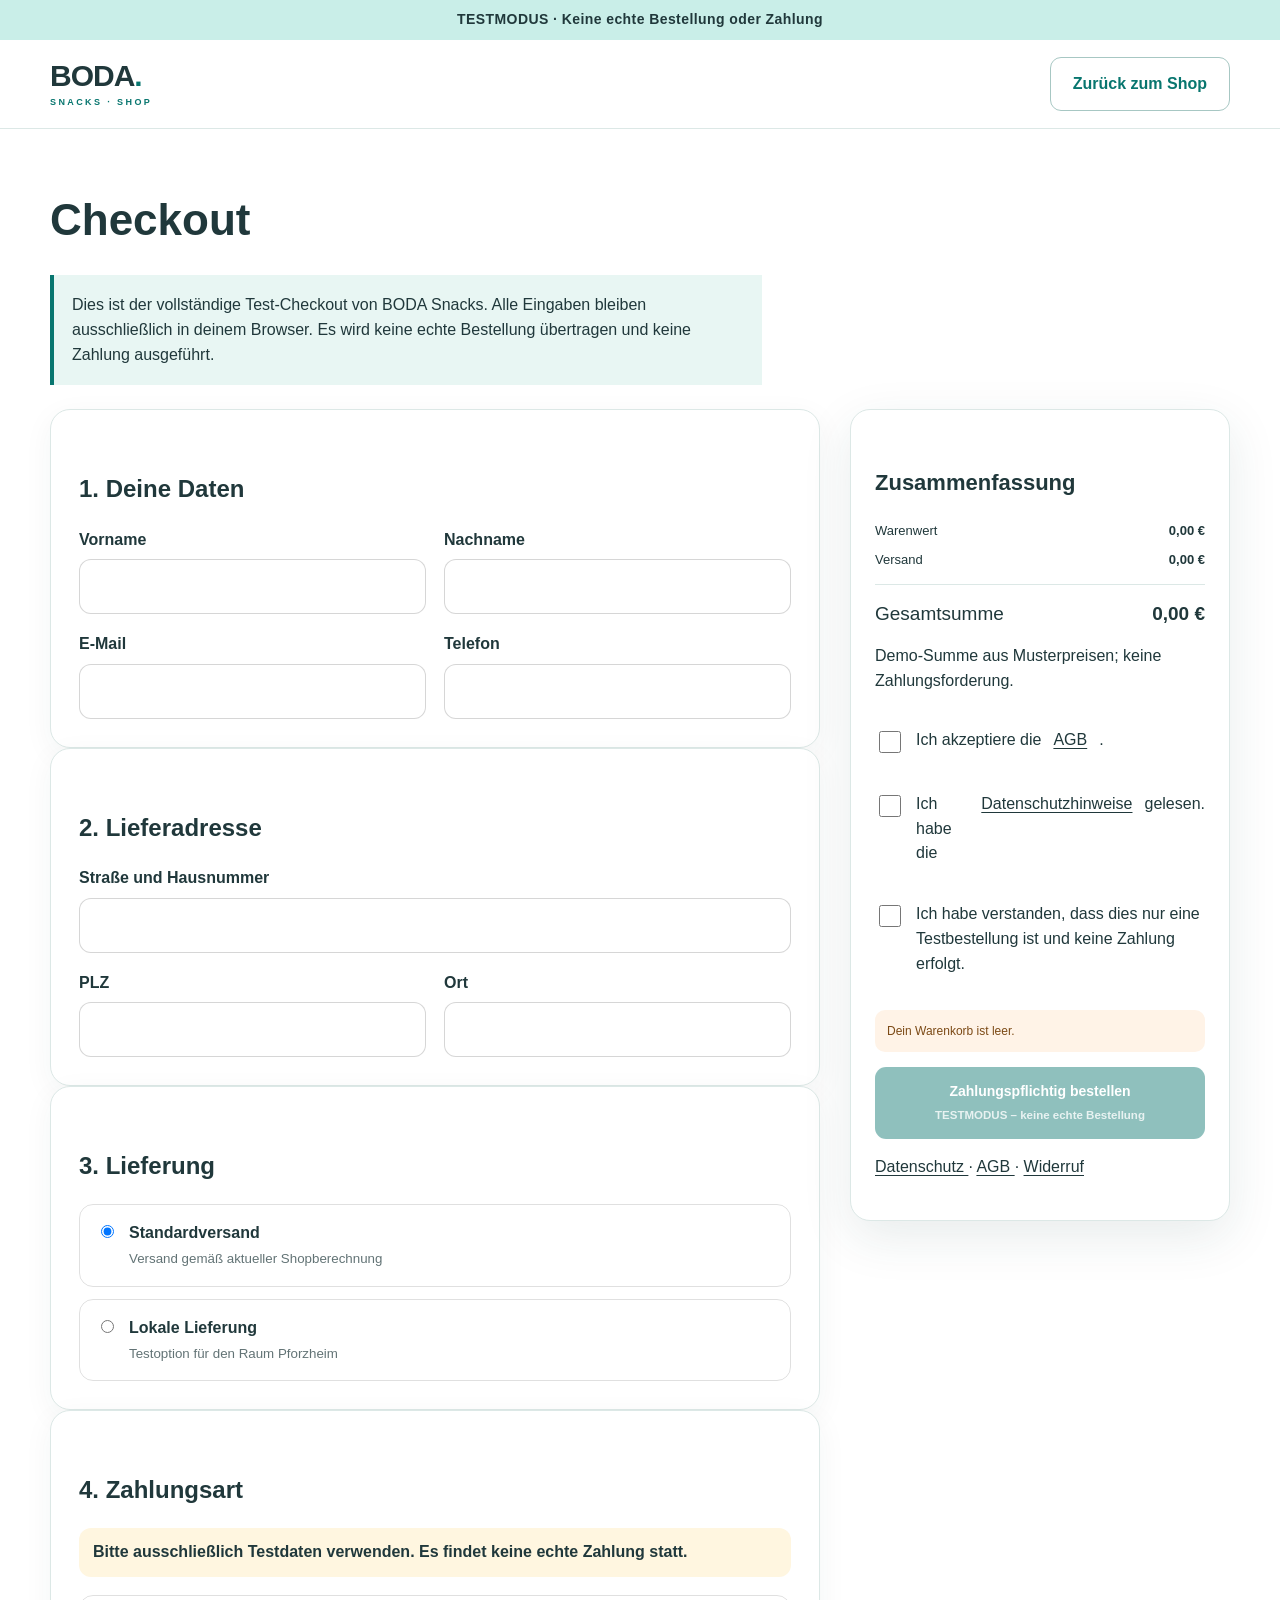
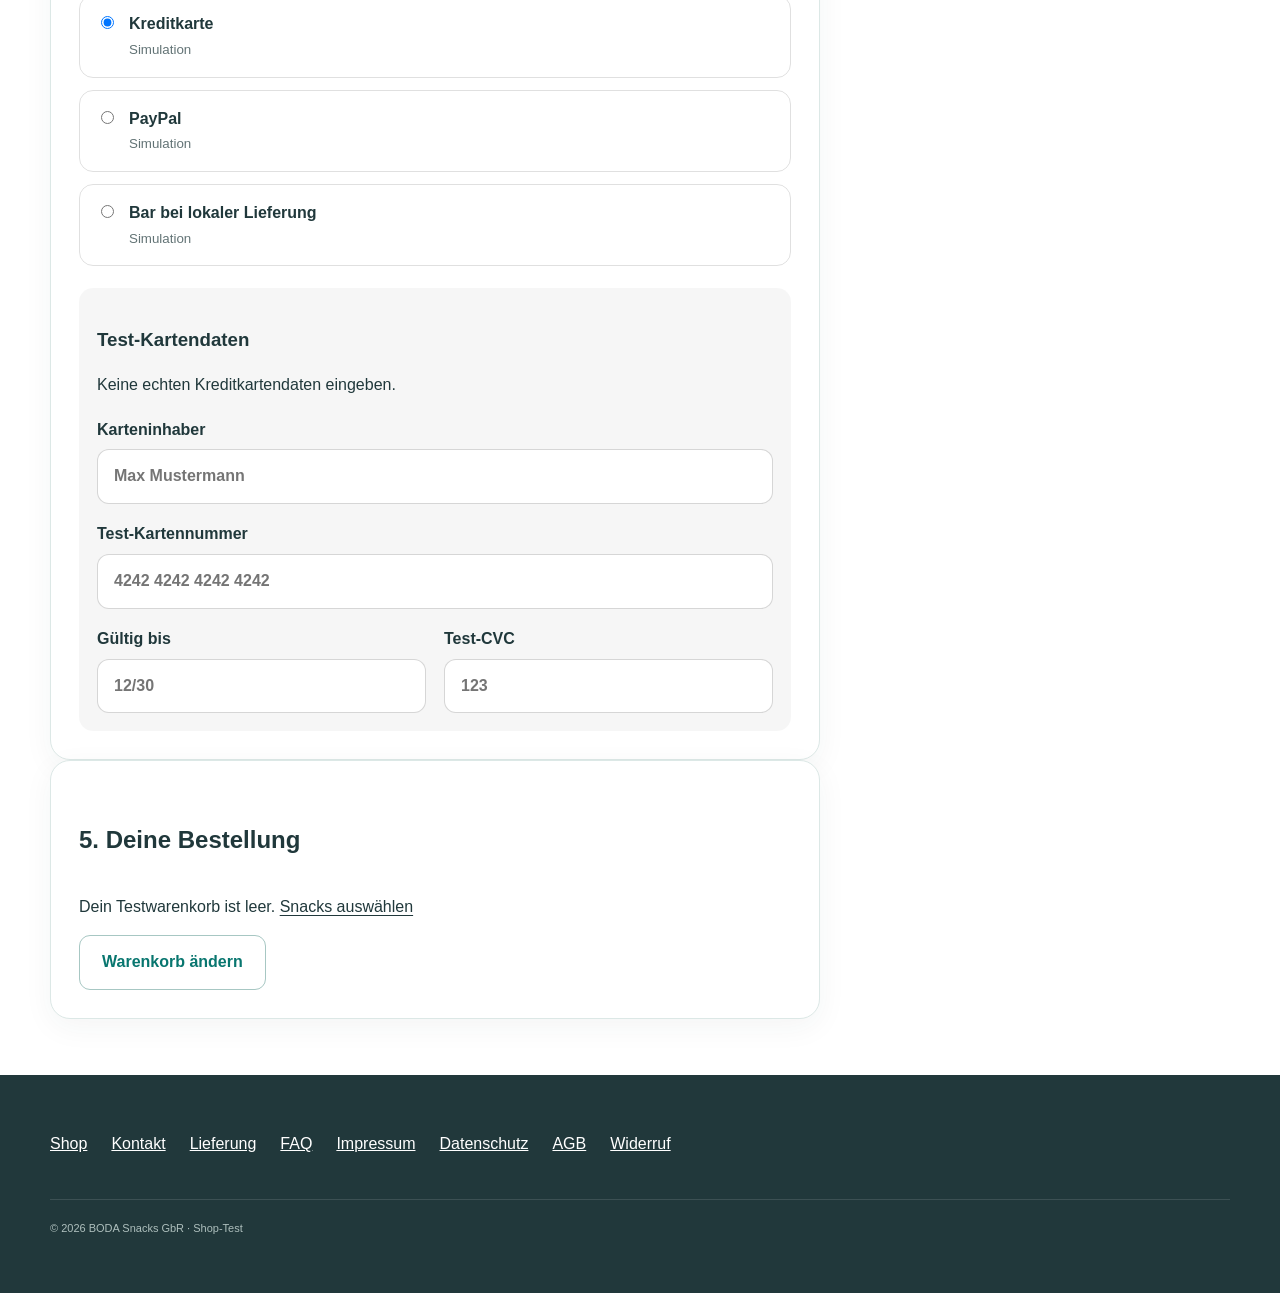
==== commit c753ed0d: "Update checkout.html" ====
--- a/checkout.html
+++ b/checkout.html
@@ -678,7 +678,7 @@
 
 <script src="js/products.js"></script>
 <script src="js/core.js"></script>
-<script src="js/checkout.js"></script>
+<script src="js/checkout.js?v=20260911-2"></script>
 
 </body>
 </html>
--- a/css/style.css
+++ b/css/style.css
@@ -4514,3 +4514,148 @@
     }
 
 }
+/* =========================================================
+   BODA SNACKS
+   TEST CHECKOUT
+========================================================= */
+
+.checkout-form-grid {
+    display: grid;
+    grid-template-columns: repeat(2, minmax(0, 1fr));
+    gap: 18px;
+    margin-top: 20px;
+}
+
+.checkout-form-grid label {
+    display: flex;
+    flex-direction: column;
+    gap: 7px;
+    font-weight: 700;
+}
+
+.checkout-form-grid input {
+    width: 100%;
+    padding: 14px 16px;
+    border: 1px solid rgba(0, 0, 0, 0.16);
+    border-radius: 12px;
+    font: inherit;
+    background: #fff;
+}
+
+.checkout-form-grid input:focus {
+    outline: 2px solid currentColor;
+    outline-offset: 2px;
+}
+
+.checkout-full {
+    grid-column: 1 / -1;
+}
+
+.checkout-options {
+    display: grid;
+    gap: 12px;
+    margin-top: 18px;
+}
+
+.checkout-option {
+    display: flex;
+    align-items: flex-start;
+    gap: 12px;
+    padding: 16px;
+    border: 1px solid rgba(0, 0, 0, 0.12);
+    border-radius: 14px;
+    cursor: pointer;
+}
+
+.checkout-option input {
+    margin-top: 4px;
+}
+
+.checkout-option span {
+    display: flex;
+    flex-direction: column;
+    gap: 3px;
+}
+
+.checkout-option small {
+    opacity: 0.7;
+}
+
+.checkout-test-warning {
+    padding: 12px 14px;
+    border-radius: 12px;
+    background: rgba(255, 180, 0, 0.12);
+    font-weight: 700;
+}
+
+#cardFields,
+.payment-test-info {
+    margin-top: 22px;
+    padding: 18px;
+    border-radius: 14px;
+    background: rgba(0, 0, 0, 0.035);
+}
+
+.checkout-order-button small {
+    display: block;
+    margin-top: 4px;
+    font-size: 0.72rem;
+    font-weight: 600;
+    opacity: 0.8;
+}
+
+.order-confirmation {
+    max-width: 900px;
+    margin: 40px auto;
+}
+
+.order-success-icon {
+    width: 68px;
+    height: 68px;
+    display: grid;
+    place-items: center;
+    border-radius: 50%;
+    border: 2px solid currentColor;
+    font-size: 34px;
+    font-weight: 900;
+    margin-bottom: 18px;
+}
+
+.order-number-box {
+    display: flex;
+    justify-content: space-between;
+    gap: 20px;
+    padding: 18px;
+    margin: 24px 0;
+    border-radius: 14px;
+    background: rgba(0, 0, 0, 0.04);
+}
+
+.confirmation-grid {
+    display: grid;
+    grid-template-columns: repeat(2, minmax(0, 1fr));
+    gap: 18px;
+    margin: 28px 0;
+}
+
+.confirmation-grid > div {
+    padding: 18px;
+    border: 1px solid rgba(0, 0, 0, 0.1);
+    border-radius: 14px;
+}
+
+@media (max-width: 700px) {
+
+    .checkout-form-grid,
+    .confirmation-grid {
+        grid-template-columns: 1fr;
+    }
+
+    .checkout-full {
+        grid-column: auto;
+    }
+
+    .order-number-box {
+        flex-direction: column;
+    }
+}
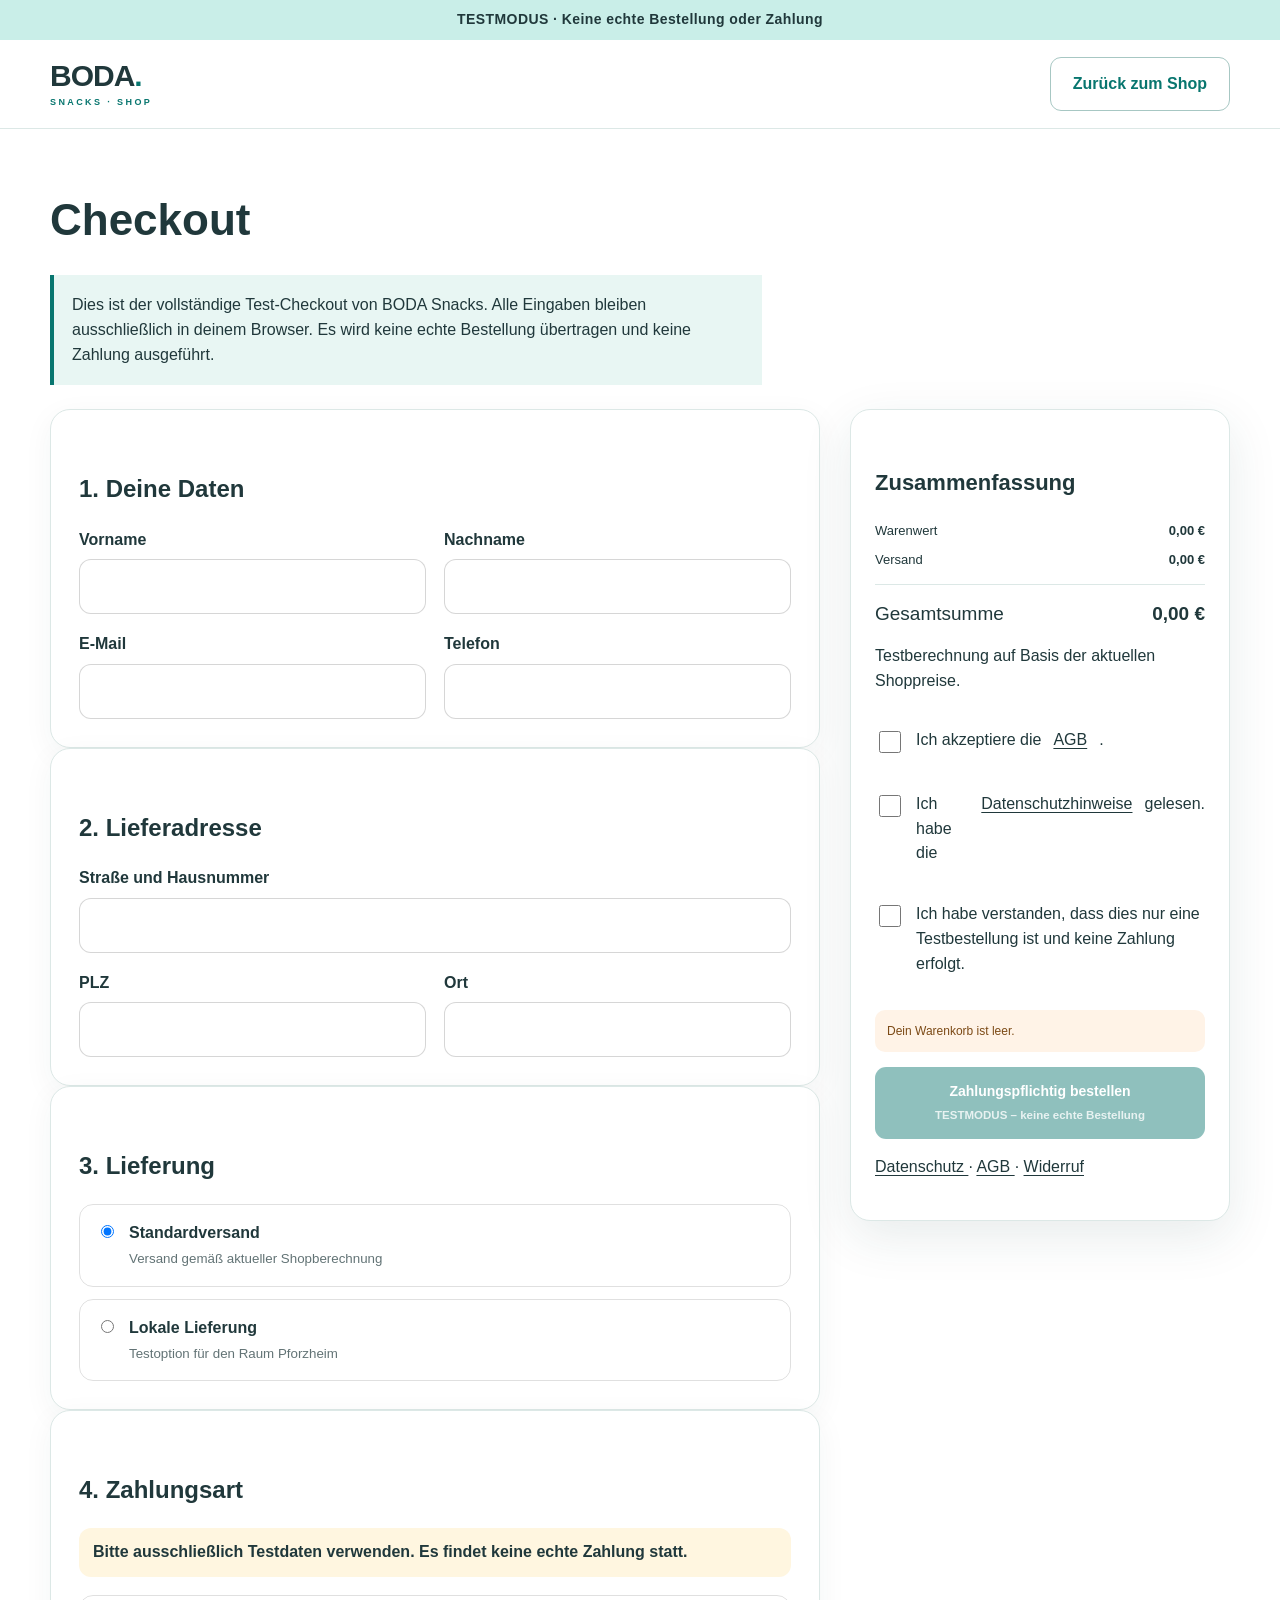
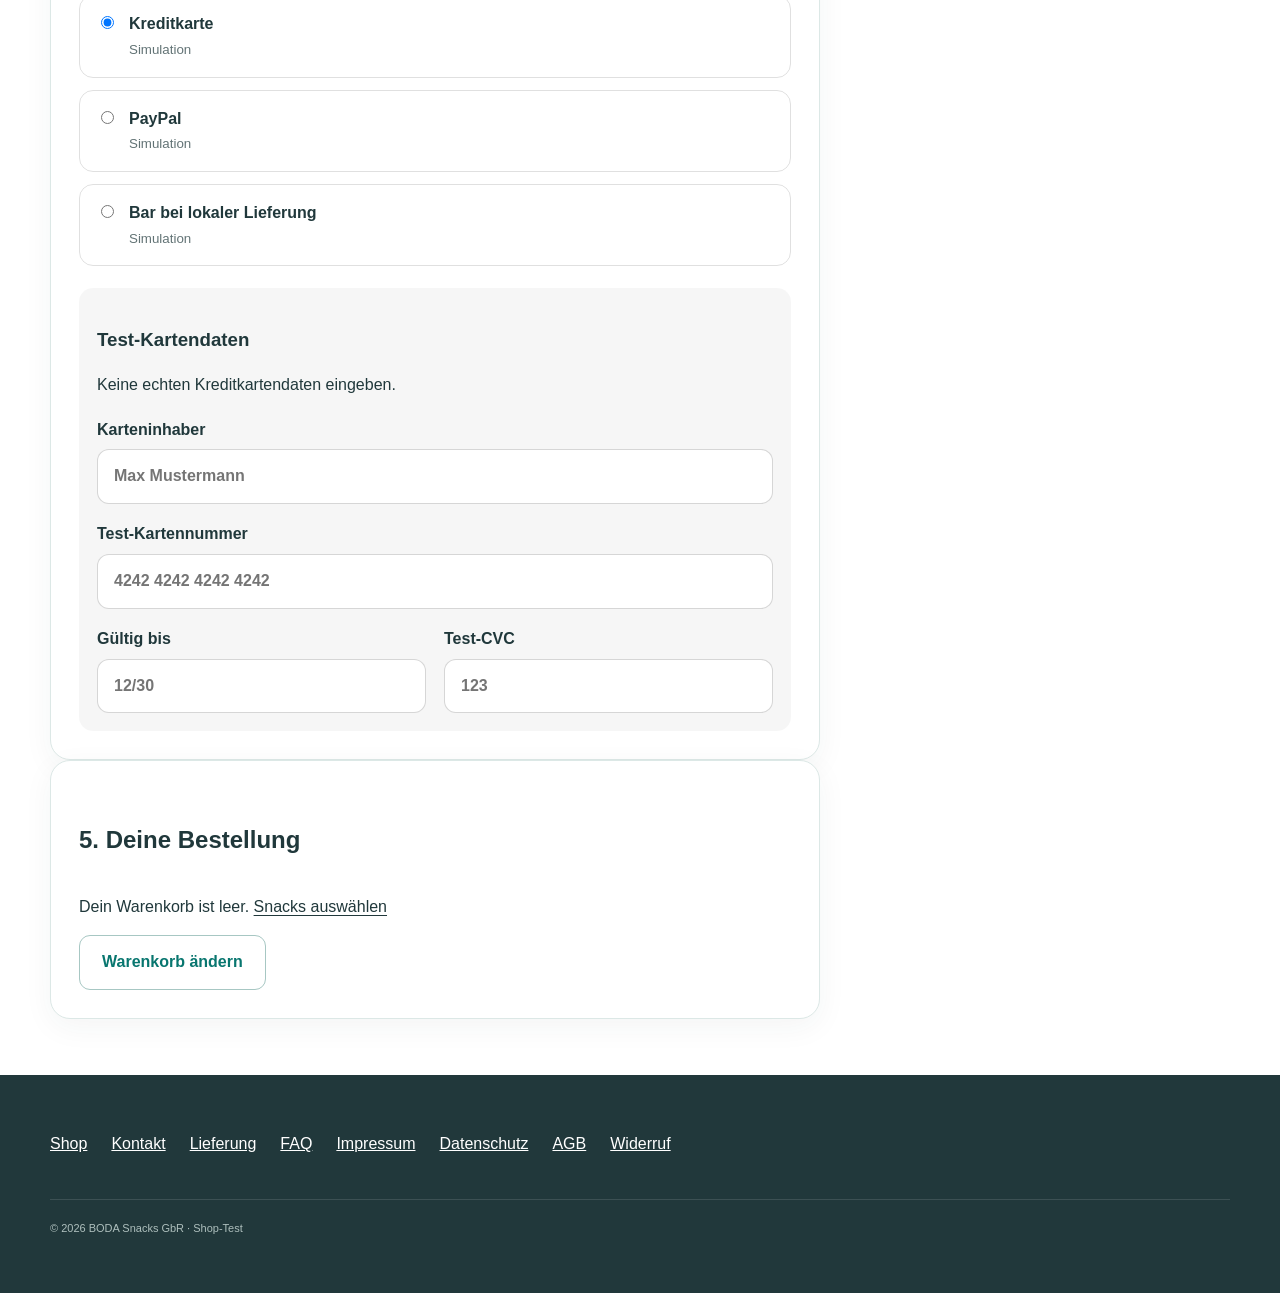
==== commit f730b80f: "Update checkout.html" ====
--- a/checkout.html
+++ b/checkout.html
@@ -619,6 +619,49 @@
 
         <div id="confirmationItems"></div>
 
+        <section class="order-thankyou">
+
+    <h3>Vielen Dank für deine Bestellung!</h3>
+
+    <p>
+        Wir haben deine Bestellung erhalten und kümmern uns
+        schnellstmöglich darum.
+    </p>
+
+    <p>
+        Sobald es Neuigkeiten zu deiner Bestellung gibt,
+        halten wir dich über den weiteren Ablauf auf dem Laufenden.
+    </p>
+
+    <p>
+        Falls du Fragen zu deiner Bestellung hast,
+        erreichst du uns gerne über:
+    </p>
+
+    <p>
+        <strong>E-Mail:</strong>
+        <a href="mailto:kontakt@boda-snacks.de">
+            kontakt@boda-snacks.de
+        </a>
+        <br>
+
+        <strong>Telefon:</strong>
+        <a href="tel:+49XXXXXXXXXX">
+            +49 XX XXXXXXXX
+        </a>
+    </p>
+
+    <p>
+        Vielen Dank für dein Vertrauen in BODA Snacks.
+    </p>
+
+    <p>
+        <strong>
+            Du hast den Hunger, wir die Snacks.
+        </strong>
+    </p>
+
+</section>
 
         <p class="notice">
             TESTMODUS: Es wurde keine echte Bestellung versendet,
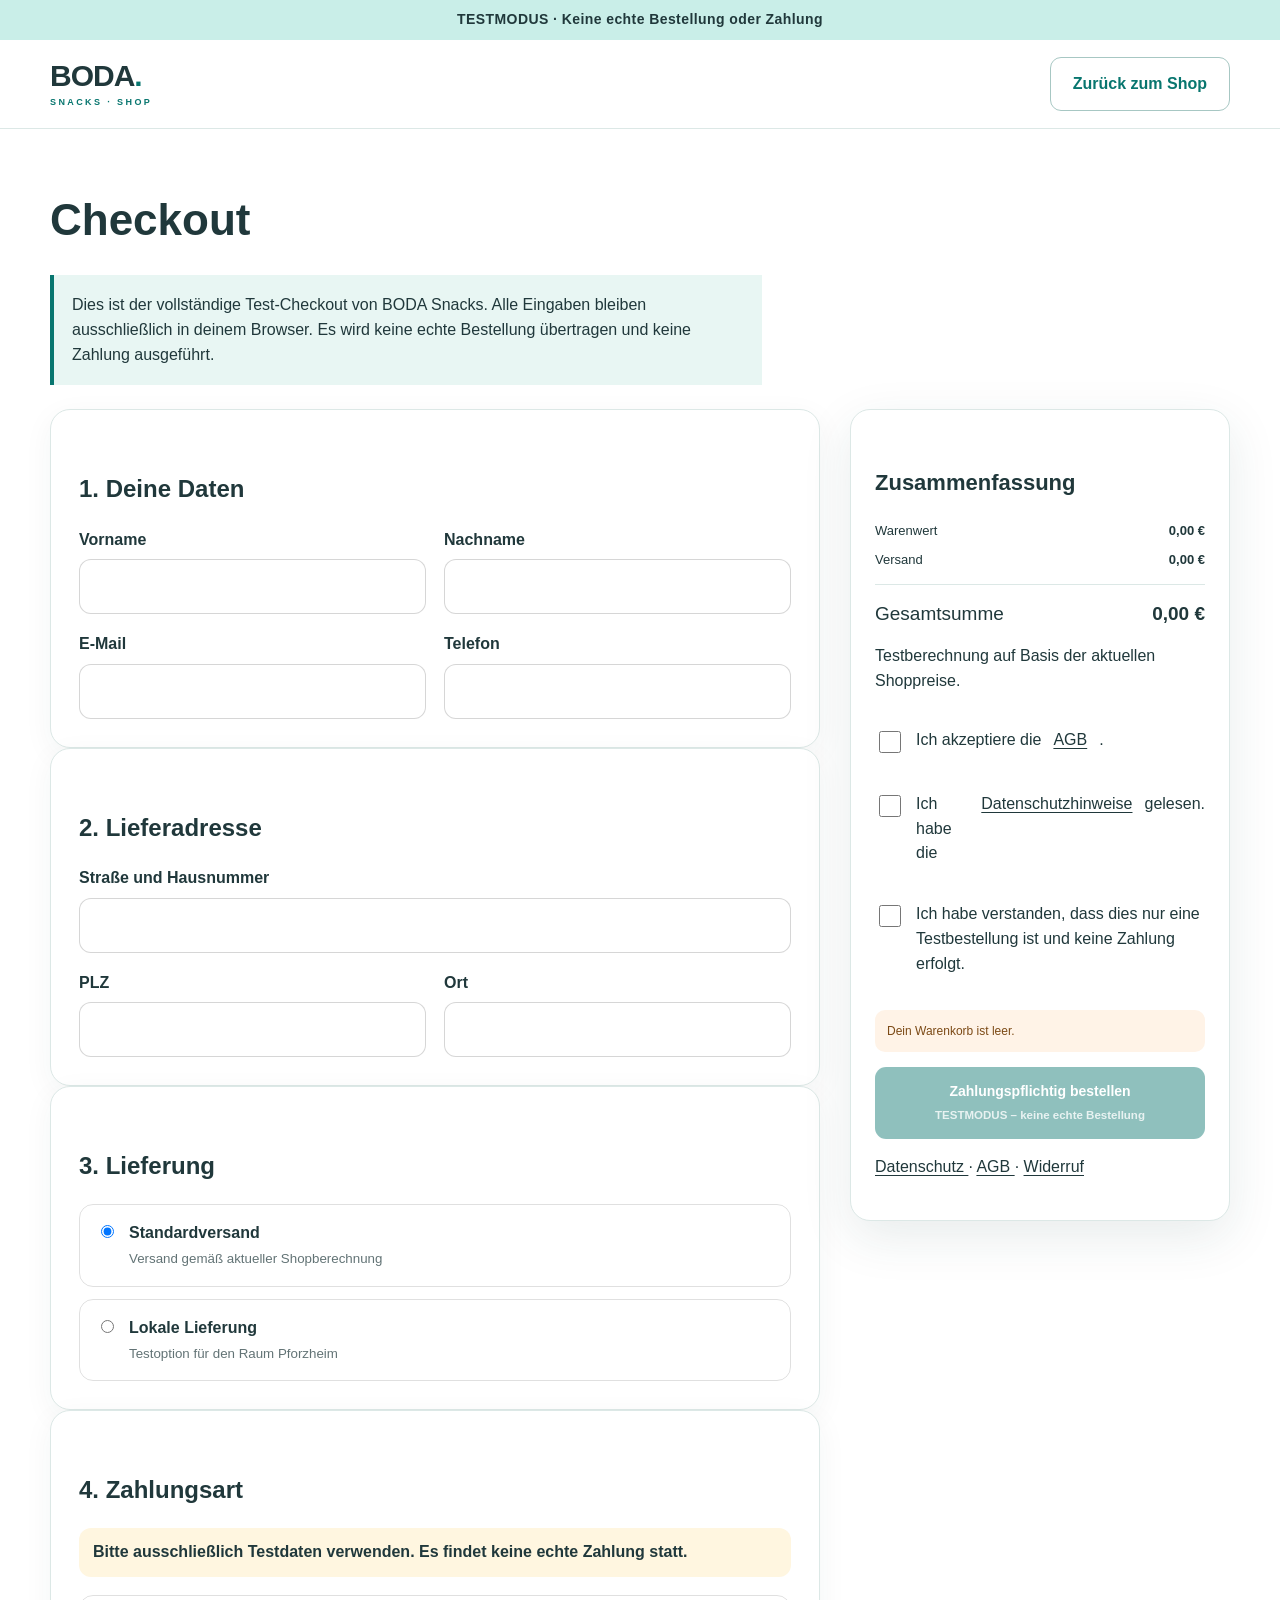
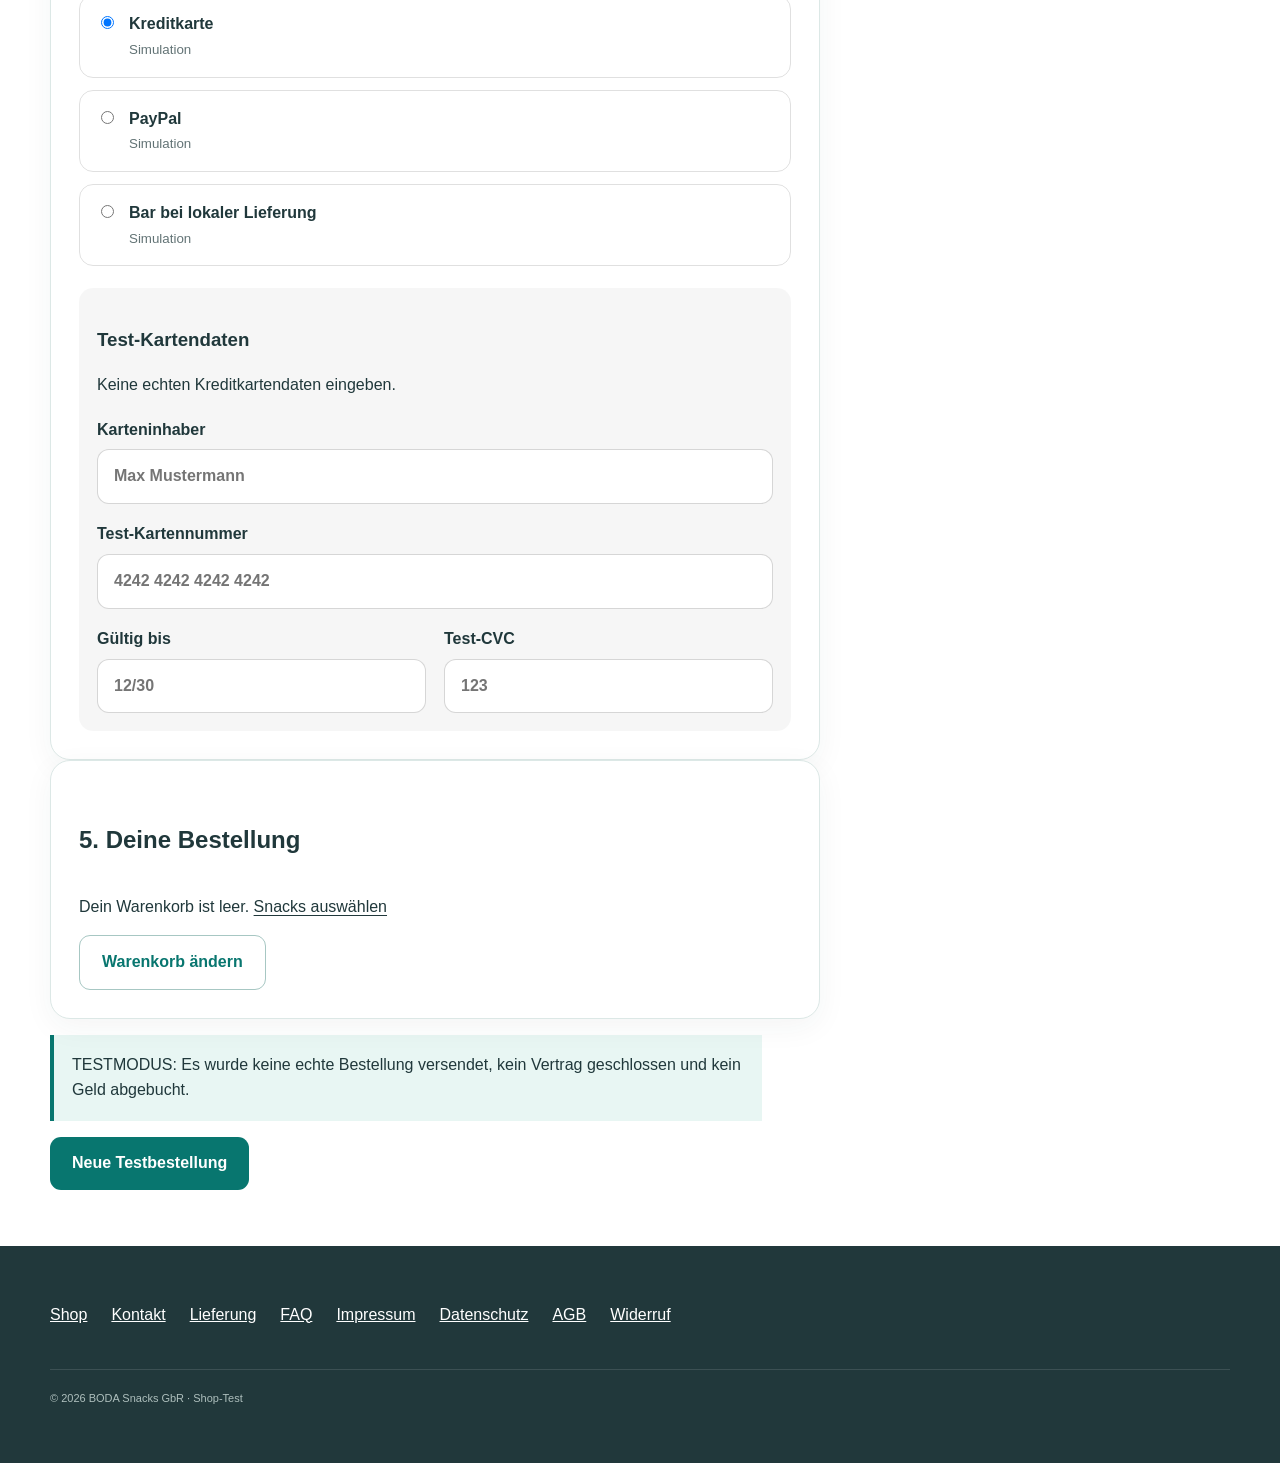
==== commit ceacf5bd: "Update checkout.html" ====
--- a/checkout.html
+++ b/checkout.html
@@ -542,124 +542,157 @@
 
     <!-- BESTELLBESTÄTIGUNG -->
 
-    <section
-        id="orderConfirmation"
-        class="checkout-card order-confirmation"
-        tabindex="-1"
-        hidden
+   <section
+    id="orderConfirmation"
+    class="checkout-card order-confirmation"
+    tabindex="-1"
+    hidden
+>
+
+    <div class="confirmation-header">
+
+        <div class="order-success-icon">
+            🎉
+        </div>
+
+        <div>
+            <h2>
+                Vielen Dank für deine Bestellung!
+            </h2>
+
+            <p>
+                Deine Testbestellung wurde erfolgreich erfasst.
+            </p>
+        </div>
+
+    </div>
+
+
+    <div class="order-number-box">
+
+        <span>
+            TEST-BESTELLNUMMER
+        </span>
+
+        <strong id="orderNumber">
+            –
+        </strong>
+
+    </div>
+
+
+    <div class="confirmation-grid">
+
+        <div class="confirmation-box">
+
+            <h3>Kunde</h3>
+
+            <p id="confirmationCustomer"></p>
+
+        </div>
+
+
+        <div class="confirmation-box">
+
+            <h3>Lieferadresse</h3>
+
+            <p id="confirmationAddress"></p>
+
+        </div>
+
+
+        <div class="confirmation-box">
+
+            <h3>Zahlungsart</h3>
+
+            <p id="confirmationPayment"></p>
+
+        </div>
+
+
+        <div class="confirmation-box">
+
+            <h3>Gesamtsumme</h3>
+
+            <p class="confirmation-total">
+                <strong id="confirmationTotal"></strong>
+            </p>
+
+        </div>
+
+    </div>
+
+
+    <div class="confirmation-items-box">
+
+        <h3>Bestellte Artikel</h3>
+
+        <div id="confirmationItems"></div>
+
+    </div>
+
+
+    <section class="order-thankyou">
+
+        <p>
+            Wir haben deine Bestellung erhalten und kümmern uns
+            schnellstmöglich darum.
+        </p>
+
+        <p>
+            Sobald es Neuigkeiten zu deiner Bestellung gibt,
+            halten wir dich über den weiteren Ablauf auf dem Laufenden.
+        </p>
+
+        <p>
+            Falls du Fragen zu deiner Bestellung hast,
+            erreichst du uns gerne unter:
+        </p>
+
+        <p class="order-contact">
+
+            <strong>E-Mail:</strong>
+            <a href="mailto:kontakt@boda-snacks.de">
+                kontakt@boda-snacks.de
+            </a>
+
+            <br>
+
+            <strong>Telefon:</strong>
+            <a href="tel:+49XXXXXXXXXX">
+                +49 XX XXXXXXXX
+            </a>
+
+        </p>
+
+        <p>
+            Vielen Dank für dein Vertrauen in BODA Snacks.
+        </p>
+
+        <p class="order-slogan">
+            Du hast den Hunger, wir die Snacks.
+        </p>
+
+    </section>
+
+
+    <p class="notice order-test-note">
+
+        <strong>TESTMODUS:</strong>
+
+        Es wurde keine echte Bestellung versendet,
+        kein Vertrag geschlossen und kein Geld abgebucht.
+
+    </p>
+
+
+    <button
+        type="button"
+        class="btn btn-primary"
+        id="newTestOrder"
     >
-
-        <div class="order-success-icon">
-            ✓
-        </div>
-
-        <h2>
-            Testbestellung erfolgreich
-        </h2>
-
-        <p>
-            So würde die Bestellbestätigung für deinen Kunden aussehen.
-        </p>
-
-
-        <div class="order-number-box">
-
-            <span>Test-Bestellnummer</span>
-
-            <strong id="orderNumber">
-                –
-            </strong>
-
-        </div>
-
-
-        <div class="confirmation-grid">
-
-            <div>
-
-                <h3>Kunde</h3>
-
-                <p id="confirmationCustomer"></p>
-
-            </div>
-
-
-            <div>
-
-                <h3>Lieferadresse</h3>
-
-                <p id="confirmationAddress"></p>
-
-            </div>
-
-
-            <div>
-
-                <h3>Zahlungsart</h3>
-
-                <p id="confirmationPayment"></p>
-
-            </div>
-
-
-            <div>
-
-                <h3>Gesamtsumme</h3>
-
-                <p>
-                    <strong id="confirmationTotal"></strong>
-                </p>
-
-            </div>
-
-        </div>
-
-
-        <h3>Bestellte Artikel</h3>
-
-        <div id="confirmationItems"></div>
-
-        <section class="order-thankyou">
-
-    <h3>Vielen Dank für deine Bestellung!</h3>
-
-    <p>
-        Wir haben deine Bestellung erhalten und kümmern uns
-        schnellstmöglich darum.
-    </p>
-
-    <p>
-        Sobald es Neuigkeiten zu deiner Bestellung gibt,
-        halten wir dich über den weiteren Ablauf auf dem Laufenden.
-    </p>
-
-    <p>
-        Falls du Fragen zu deiner Bestellung hast,
-        erreichst du uns gerne über:
-    </p>
-
-    <p>
-        <strong>E-Mail:</strong>
-        <a href="mailto:kontakt@boda-snacks.de">
-            kontakt@boda-snacks.de
-        </a>
-        <br>
-
-        <strong>Telefon:</strong>
-        <a href="tel:+49XXXXXXXXXX">
-            +49 XX XXXXXXXX
-        </a>
-    </p>
-
-    <p>
-        Vielen Dank für dein Vertrauen in BODA Snacks.
-    </p>
-
-    <p>
-        <strong>
-            Du hast den Hunger, wir die Snacks.
-        </strong>
-    </p>
+        Neue Testbestellung
+    </button>
 
 </section>
 
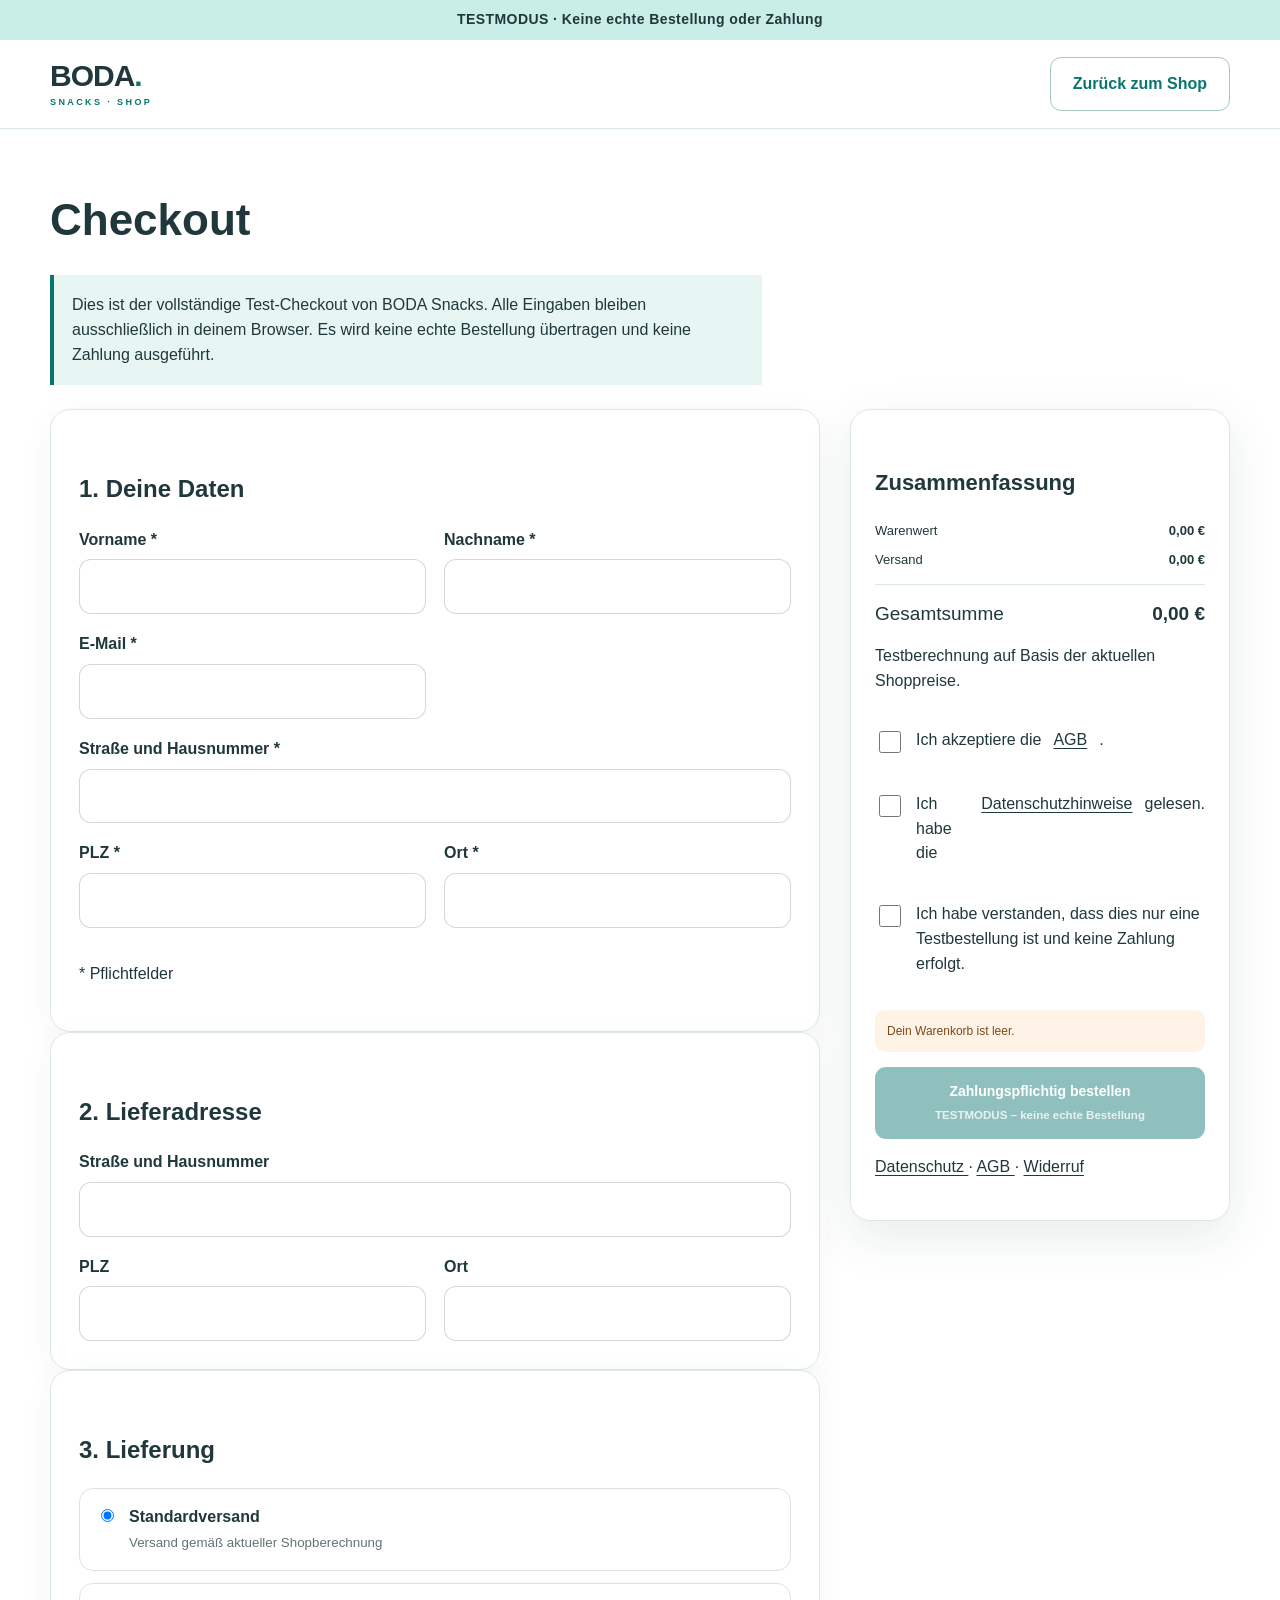
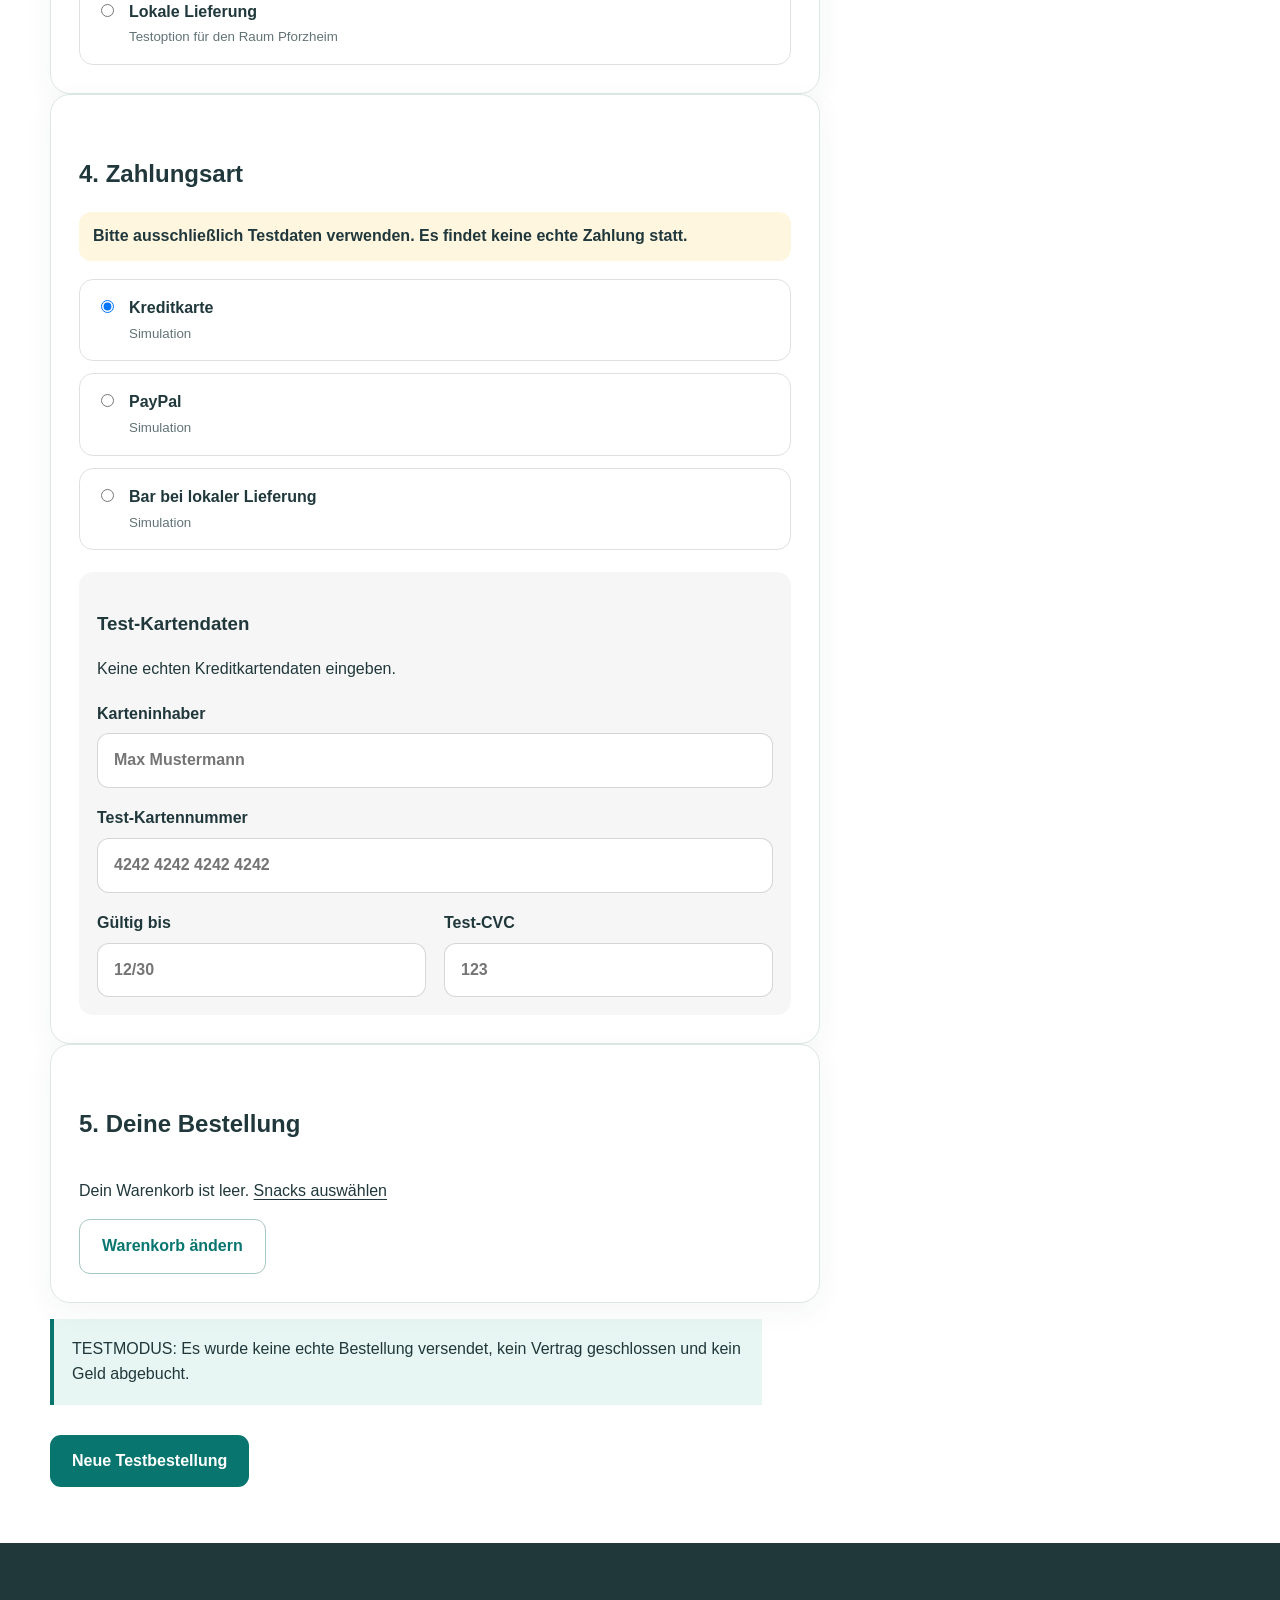
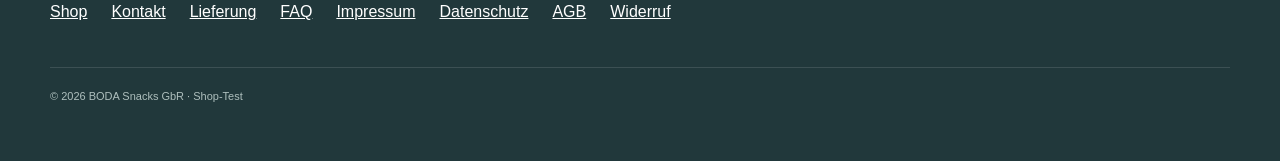
==== commit 65289820: "Update checkout.html" ====
--- a/checkout.html
+++ b/checkout.html
@@ -99,44 +99,68 @@
                 <div class="checkout-form-grid">
 
                     <label>
-                        Vorname
-                        <input
-                            type="text"
-                            id="firstName"
-                            autocomplete="given-name"
-                            required
-                        >
-                    </label>
-
-                    <label>
-                        Nachname
-                        <input
-                            type="text"
-                            id="lastName"
-                            autocomplete="family-name"
-                            required
-                        >
-                    </label>
-
-                    <label>
-                        E-Mail
-                        <input
-                            type="email"
-                            id="email"
-                            autocomplete="email"
-                            required
-                        >
-                    </label>
-
-                    <label>
-                        Telefon
-                        <input
-                            type="tel"
-                            id="phone"
-                            autocomplete="tel"
-                        >
-                    </label>
-
+    Vorname *
+    <input
+        type="text"
+        id="firstName"
+        autocomplete="given-name"
+        required
+    >
+</label>
+
+<label>
+    Nachname *
+    <input
+        type="text"
+        id="lastName"
+        autocomplete="family-name"
+        required
+    >
+</label>
+
+<label>
+    E-Mail *
+    <input
+        type="email"
+        id="email"
+        autocomplete="email"
+        required
+    >
+</label>
+
+<label class="checkout-full">
+    Straße und Hausnummer *
+    <input
+        type="text"
+        id="street"
+        autocomplete="street-address"
+        required
+    >
+</label>
+
+<label>
+    PLZ *
+    <input
+        type="text"
+        id="zip"
+        inputmode="numeric"
+        autocomplete="postal-code"
+        required
+    >
+</label>
+
+<label>
+    Ort *
+    <input
+        type="text"
+        id="city"
+        autocomplete="address-level2"
+        required
+    >
+</label>
+    <p class="required-note checkout-full">
+    * Pflichtfelder
+</p>
                 </div>
 
             </section>
--- a/css/style.css
+++ b/css/style.css
@@ -4659,3 +4659,213 @@
         flex-direction: column;
     }
 }
+/* =========================================================
+   BODA SNACKS
+   BESTELLBESTÄTIGUNG
+========================================================= */
+
+.order-confirmation {
+    max-width: 980px;
+    margin: 40px auto;
+    padding: 34px;
+}
+
+.confirmation-header {
+    display: flex;
+    align-items: center;
+    gap: 20px;
+    margin-bottom: 26px;
+}
+
+.confirmation-header h2 {
+    margin: 0 0 6px;
+    font-size: 2rem;
+}
+
+.confirmation-header p {
+    margin: 0;
+    opacity: 0.7;
+}
+
+.order-success-icon {
+    width: 72px;
+    height: 72px;
+
+    display: grid;
+    place-items: center;
+
+    flex: 0 0 auto;
+
+    border: 2px solid rgba(0, 0, 0, 0.2);
+    border-radius: 50%;
+
+    font-size: 34px;
+
+    background: #ffffff;
+}
+
+.order-number-box {
+    display: flex;
+    align-items: center;
+    justify-content: space-between;
+
+    gap: 20px;
+
+    padding: 18px 22px;
+    margin-bottom: 22px;
+
+    border-radius: 14px;
+
+    background:
+        linear-gradient(
+            90deg,
+            rgba(0, 0, 0, 0.035),
+            rgba(0, 120, 100, 0.08)
+        );
+}
+
+.order-number-box span {
+    font-size: 0.78rem;
+    letter-spacing: 0.04em;
+    opacity: 0.65;
+}
+
+.order-number-box strong {
+    font-size: 1.2rem;
+}
+
+.confirmation-grid {
+    display: grid;
+    grid-template-columns:
+        repeat(2, minmax(0, 1fr));
+
+    gap: 16px;
+
+    margin-bottom: 20px;
+}
+
+.confirmation-box {
+    padding: 20px;
+
+    border:
+        1px solid rgba(0, 0, 0, 0.1);
+
+    border-radius: 14px;
+
+    background: #ffffff;
+}
+
+.confirmation-box h3 {
+    margin:
+        0
+        0
+        10px;
+}
+
+.confirmation-box p {
+    margin: 0;
+    line-height: 1.6;
+}
+
+.confirmation-total {
+    font-size: 1.15rem;
+}
+
+.confirmation-items-box {
+    padding: 22px;
+
+    border:
+        1px solid rgba(0, 0, 0, 0.1);
+
+    border-radius: 14px;
+
+    margin-bottom: 18px;
+
+    background: #ffffff;
+}
+
+.confirmation-items-box h3 {
+    margin-top: 0;
+}
+
+.order-thankyou {
+    margin-top: 18px;
+
+    padding: 22px;
+
+    border:
+        1px solid rgba(0, 0, 0, 0.1);
+
+    border-radius: 14px;
+
+    background: #ffffff;
+}
+
+.order-thankyou p {
+    margin:
+        0
+        0
+        12px;
+
+    line-height: 1.6;
+}
+
+.order-thankyou p:last-child {
+    margin-bottom: 0;
+}
+
+.order-contact a {
+    font-weight: 700;
+}
+
+.order-slogan {
+    font-weight: 800;
+}
+
+.order-test-note {
+    margin-top: 18px;
+
+    padding: 16px 18px;
+
+    border-radius: 12px;
+}
+
+#newTestOrder {
+    margin-top: 14px;
+}
+
+
+/* =========================================================
+   MOBILE
+========================================================= */
+
+@media (max-width: 700px) {
+
+    .order-confirmation {
+        padding: 22px;
+    }
+
+    .confirmation-header {
+        align-items: flex-start;
+    }
+
+    .confirmation-header h2 {
+        font-size: 1.55rem;
+    }
+
+    .order-success-icon {
+        width: 58px;
+        height: 58px;
+        font-size: 28px;
+    }
+
+    .confirmation-grid {
+        grid-template-columns: 1fr;
+    }
+
+    .order-number-box {
+        flex-direction: column;
+        align-items: flex-start;
+    }
+
+}
